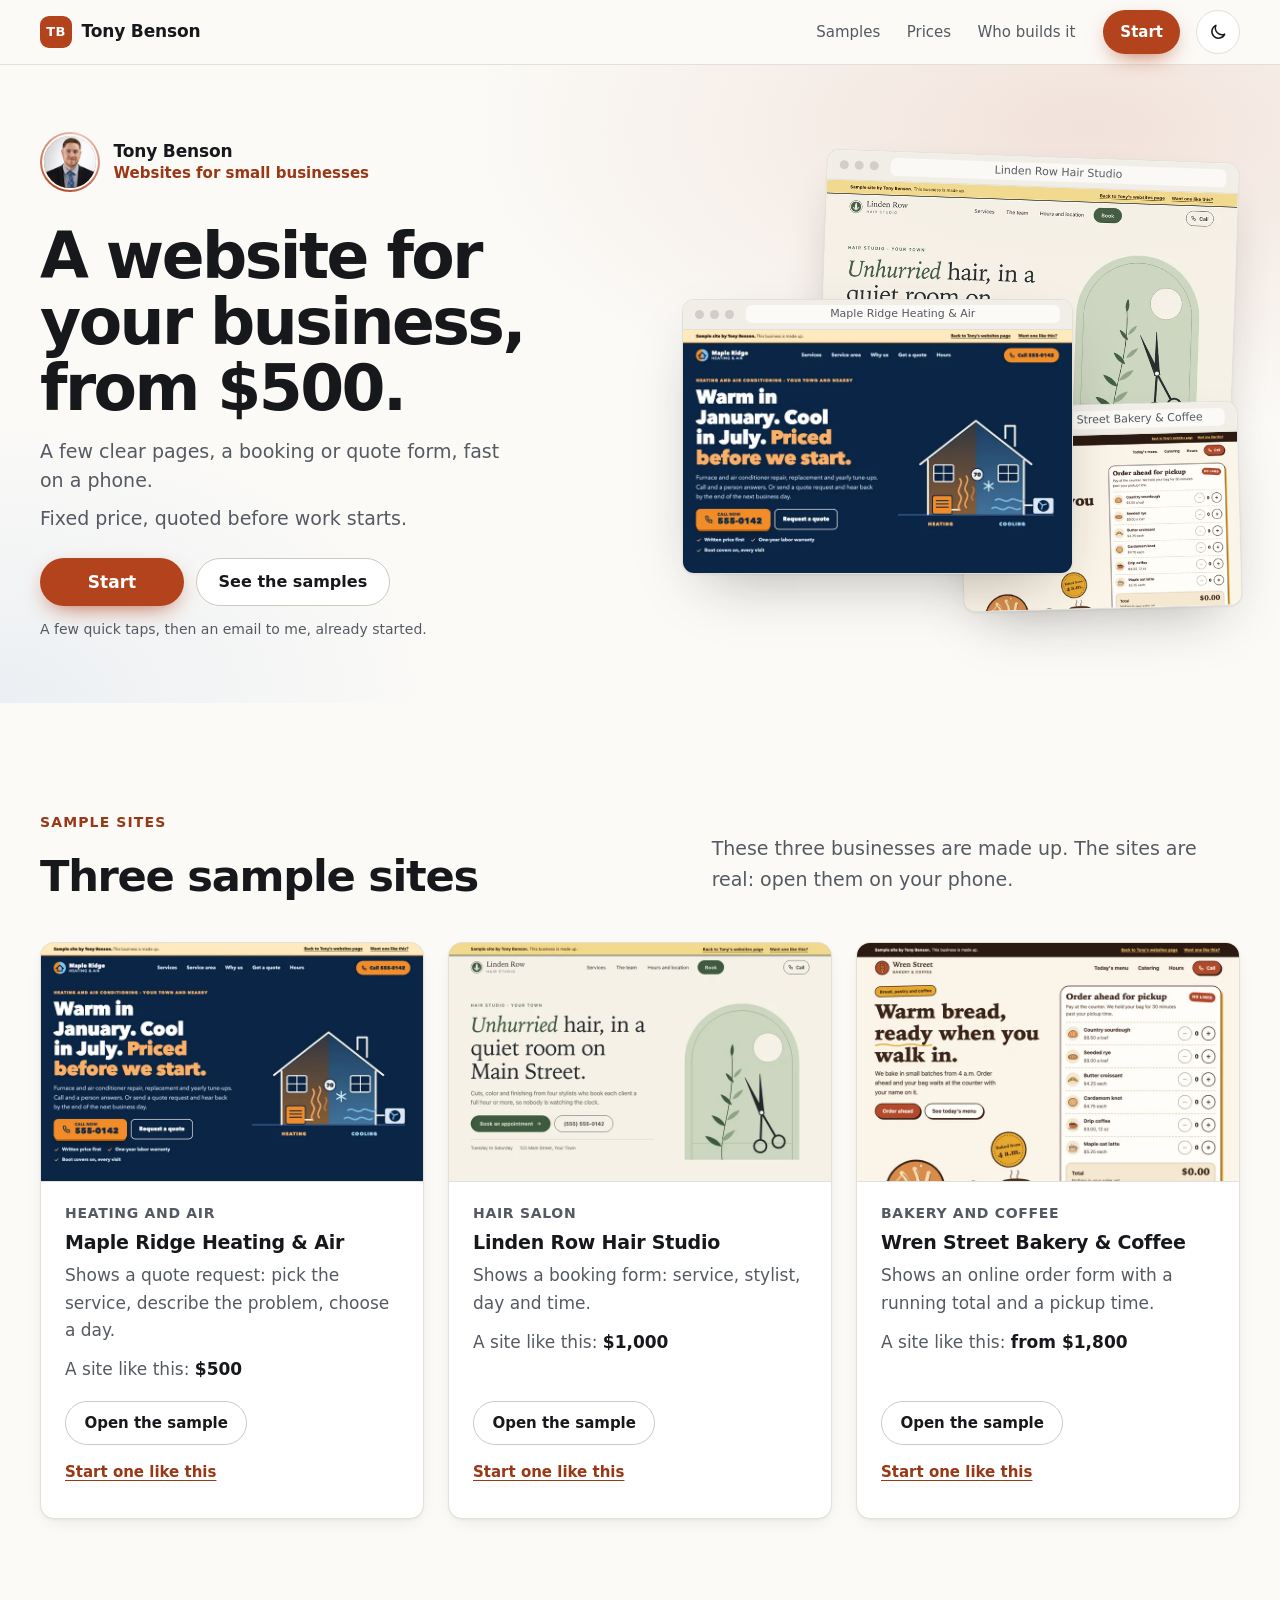
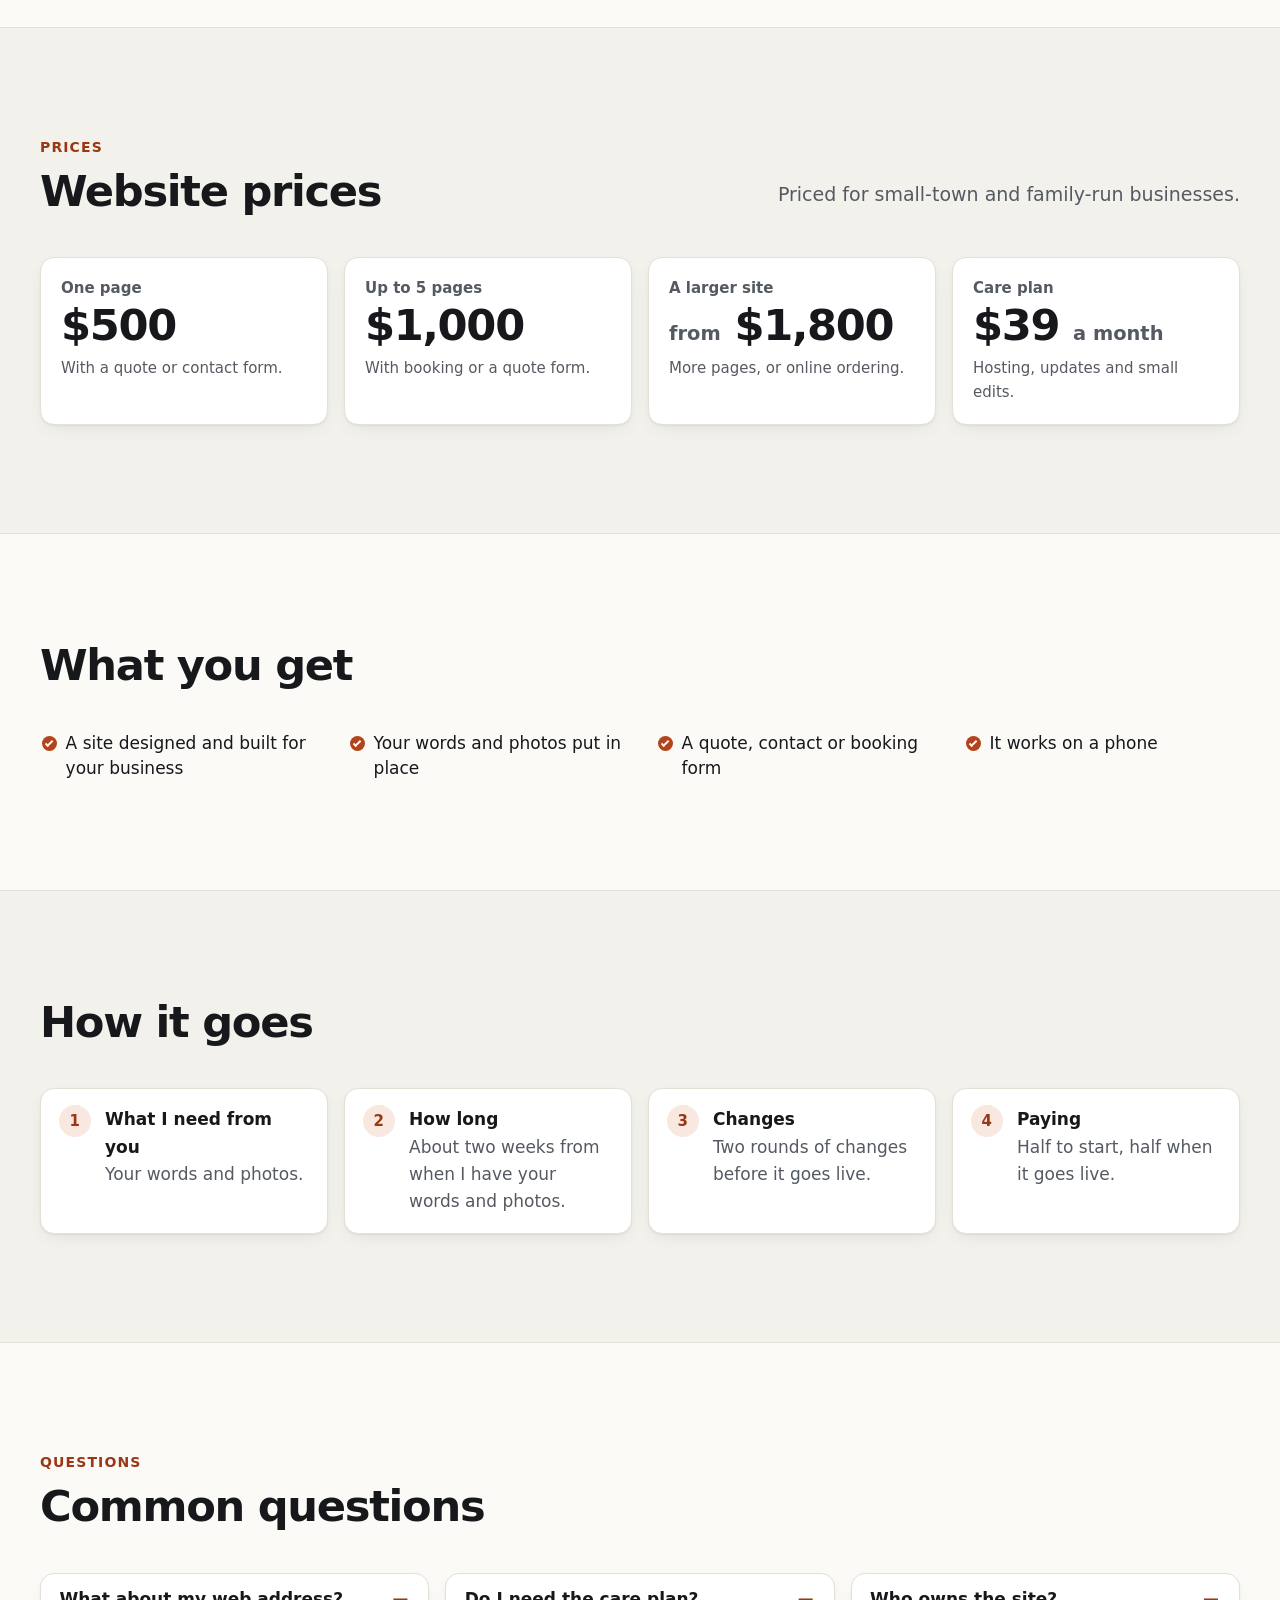
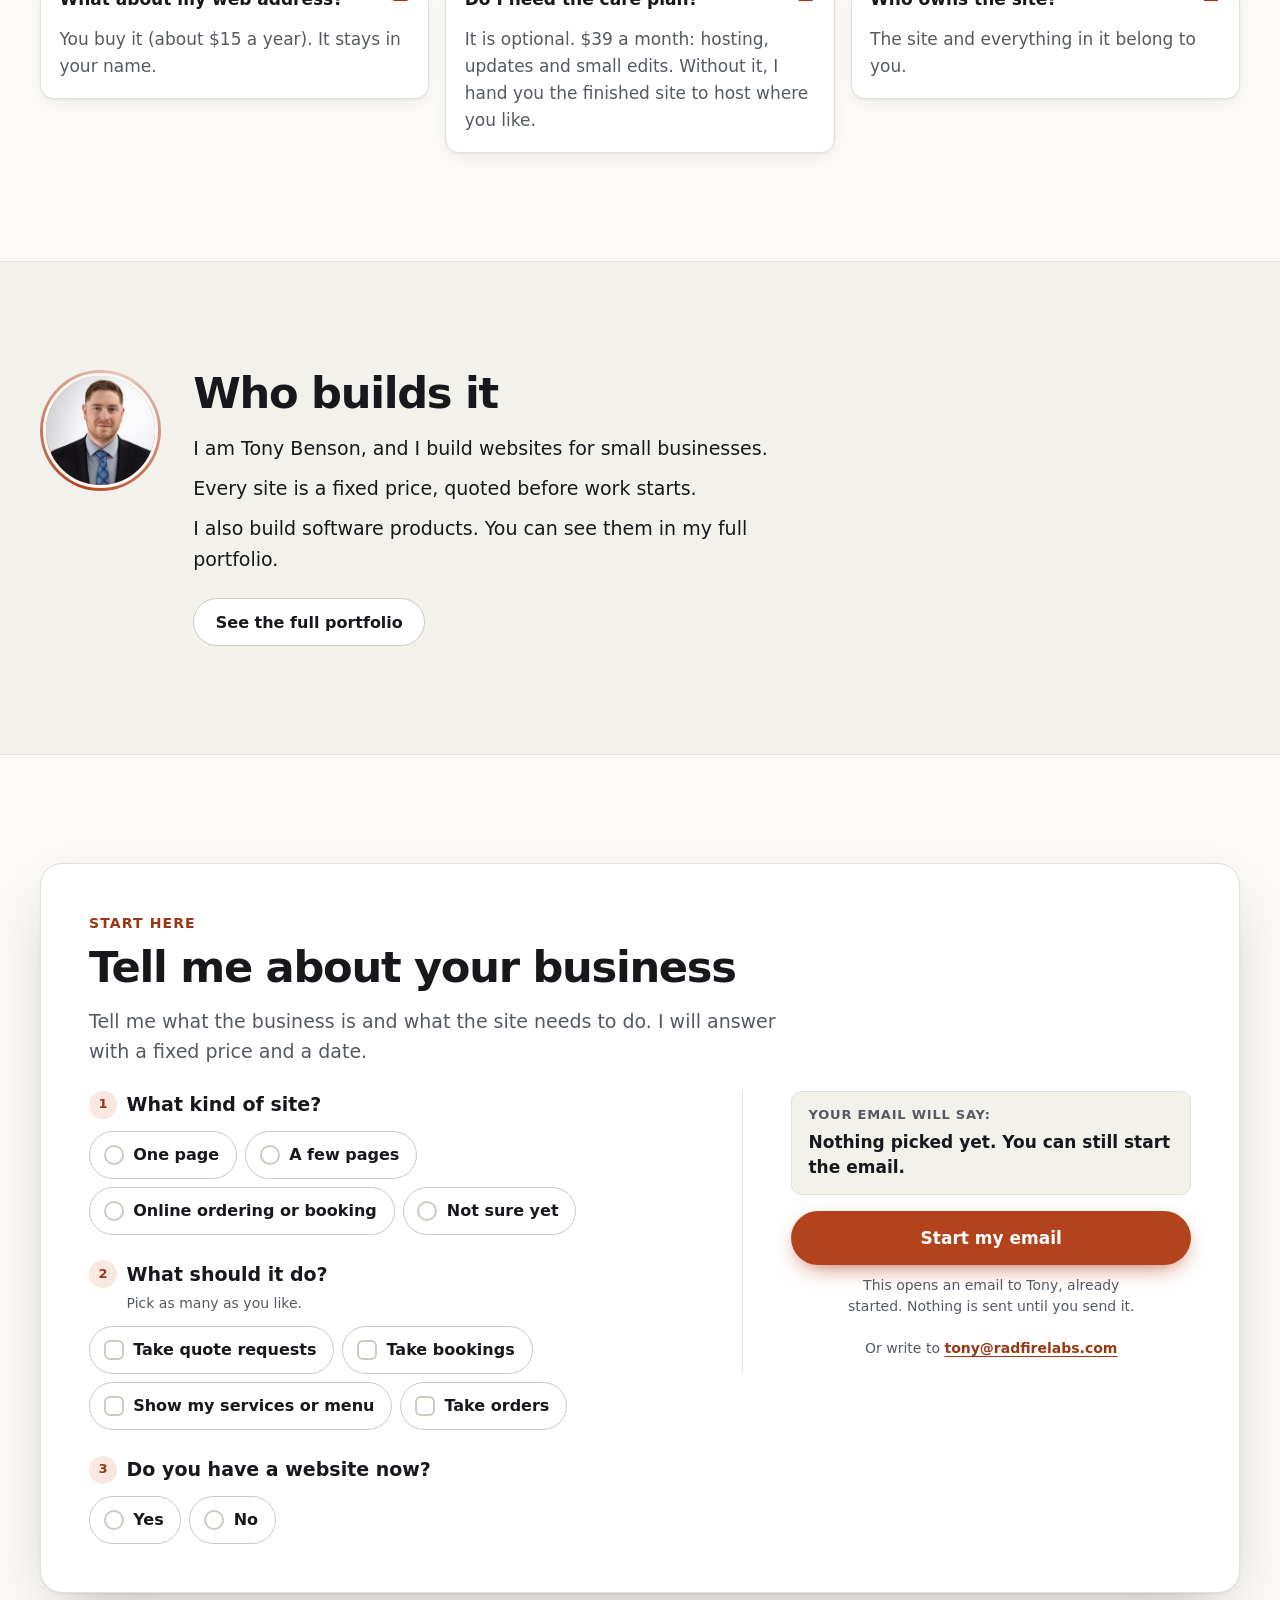
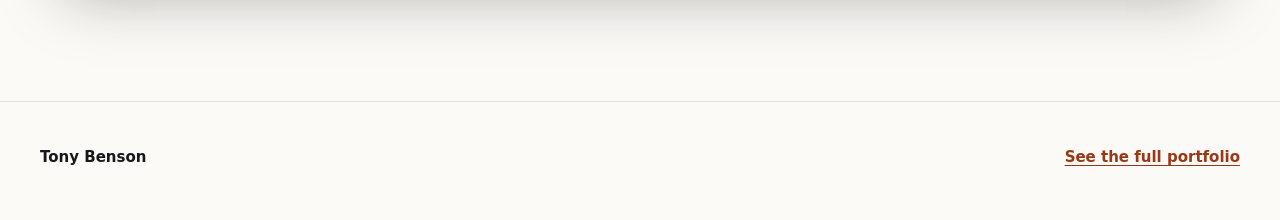
==== websites/index.html @ 3bb6643c "A page for website buyers, and fixes to the three sample sites Websites for small businesses now has" ====
<!doctype html>
<html lang="en" class="no-js">
<head>
  <meta charset="utf-8">
  <meta name="viewport" content="width=device-width, initial-scale=1">
  <title>Websites for small businesses, from $500 · Tony Benson</title>
  <meta name="description" content="Websites for small businesses from $500. A few clear pages, a booking or quote form, fast on a phone. Fixed price, quoted before work starts.">
  <link rel="canonical" href="https://radfire309.github.io/websites/">
  <meta property="og:type" content="website">
  <meta property="og:site_name" content="Tony Benson">
  <meta property="og:title" content="Websites for small businesses, from $500">
  <meta property="og:description" content="A few clear pages, a booking or quote form, fast on a phone. Fixed price, quoted before work starts.">
  <meta property="og:url" content="https://radfire309.github.io/websites/">
  <meta property="og:image" content="https://radfire309.github.io/assets/img/card-websites.jpg">
  <meta property="og:image:width" content="1200">
  <meta property="og:image:height" content="630">
  <meta property="og:image:alt" content="Tony Benson, websites for small businesses from $500, and three sample sites.">
  <meta name="twitter:card" content="summary_large_image">
  <meta name="color-scheme" content="light dark">
  <link rel="icon" href="../assets/img/favicon.svg" type="image/svg+xml">
  <link rel="stylesheet" href="../assets/css/site.css">
  <script>
    (function () {
      var root = document.documentElement;
      root.className = root.className.replace("no-js", "js");
      try {
        var saved = localStorage.getItem("theme");
        if (saved === "light" || saved === "dark") root.setAttribute("data-theme", saved);
      } catch (e) {}
    })();
  </script>
</head>
<body class="page-websites">
  <a class="skip-link" href="#main">Skip to content</a>

  <header class="site-header">
    <div class="container header-inner">
      <a class="brand" href="#top" aria-label="Tony Benson, back to the top">
        <span class="brand-mark" aria-hidden="true">TB</span>
        <span class="brand-name">Tony Benson</span>
      </a>
      <nav class="site-nav" aria-label="Sections">
        <ul>
          <li><a href="#samples">Samples</a></li>
          <li><a href="#prices">Prices</a></li>
          <li><a href="#about">Who builds it</a></li>
        </ul>
      </nav>
      <a class="button button-primary button-small ws-header-start" href="#start">Start</a>
      <button class="theme-toggle" type="button" aria-label="Switch to dark theme" data-theme-toggle>
        <svg class="icon-moon" viewBox="0 0 24 24" width="20" height="20" aria-hidden="true" focusable="false">
          <path d="M20 14.5A8 8 0 0 1 9.5 4a8 8 0 1 0 10.5 10.5z" fill="none" stroke="currentColor" stroke-width="1.8" stroke-linejoin="round"/>
        </svg>
        <svg class="icon-sun" viewBox="0 0 24 24" width="20" height="20" aria-hidden="true" focusable="false">
          <circle cx="12" cy="12" r="4" fill="none" stroke="currentColor" stroke-width="1.8"/>
          <path d="M12 2.5v2.5M12 19v2.5M2.5 12H5M19 12h2.5M5.3 5.3l1.8 1.8M16.9 16.9l1.8 1.8M5.3 18.7l1.8-1.8M16.9 7.1l1.8-1.8" stroke="currentColor" stroke-width="1.8" stroke-linecap="round"/>
        </svg>
      </button>
    </div>
  </header>

  <main id="main">
    <!-- 1. Top -->
    <section class="ws-hero" id="top" aria-labelledby="ws-title">
      <div class="hero-glow" aria-hidden="true"></div>
      <div class="container ws-hero-inner">
        <div class="ws-hero-copy">
          <div class="ws-id">
            <span class="portrait-ring ws-ring"><img class="portrait" src="../assets/img/tony-240.jpg" width="240" height="240" decoding="async" alt="Tony Benson"></span>
            <div><p class="ws-name">Tony Benson</p><p class="ws-kicker">Websites for small businesses</p></div>
          </div>
          <h1 id="ws-title" class="ws-headline">A website for your business, from $500.</h1>
          <p class="ws-line">A few clear pages, a booking or quote form, fast on a phone.</p><p class="ws-line">Fixed price, quoted before work starts.</p>
          <div class="ws-actions">
            <a class="button button-primary ws-start" href="#start">Start</a>
            <a class="button button-secondary" href="#samples">See the samples</a>
          </div>
          <p class="ws-start-hint">A few quick taps, then an email to me, already started.</p>
        </div>
        <div class="ws-hero-art" aria-hidden="true"><div class="browser ws-art-1"><div class="browser-bar" aria-hidden="true"><span class="dots"><i></i><i></i><i></i></span><span class="addr">Maple Ridge Heating &amp; Air</span></div><div class="browser-view"><img src="../assets/img/sample-heating-800.webp" width="800" height="500" loading="lazy" decoding="async" alt=""></div></div><div class="browser ws-art-2"><div class="browser-bar" aria-hidden="true"><span class="dots"><i></i><i></i><i></i></span><span class="addr">Linden Row Hair Studio</span></div><div class="browser-view"><img src="../assets/img/sample-salon-800.webp" width="800" height="500" loading="lazy" decoding="async" alt=""></div></div><div class="browser ws-art-3"><div class="browser-bar" aria-hidden="true"><span class="dots"><i></i><i></i><i></i></span><span class="addr">Wren Street Bakery &amp; Coffee</span></div><div class="browser-view"><img src="../assets/img/sample-bakery-800.webp" width="800" height="500" loading="lazy" decoding="async" alt=""></div></div></div>
      </div>
    </section>

    <!-- 2. The three samples -->
    <section class="section ws-samples" id="samples" aria-labelledby="samples-title">
      <div class="container"><div class="section-head ws-head"><p class="eyebrow">Sample sites</p><h2 id="samples-title" class="section-title">Three sample sites</h2><p class="section-intro">These three businesses are made up. The sites are real: open them on your phone.</p></div><ul class="card-grid card-grid-3 ws-sample-grid" role="list"><li class="card card-media ws-sample" id="sample-heating"><a class="media-link" href="../samples/heating/index.html" tabindex="-1" aria-hidden="true"><span class="thumb"><img src="../assets/img/sample-heating-800.webp" width="800" height="500" loading="lazy" decoding="async" alt="Screenshot of the sample heating and air company website"></span></a><div class="card-body"><p class="card-kicker">Heating and air</p><h3 class="card-title">Maple Ridge Heating &amp; Air</h3><p>Shows a quote request: pick the service, describe the problem, choose a day.</p><p class="ws-sample-price"><span>A site like this:</span> <strong>$500</strong></p><div class="ws-sample-links"><a class="button button-secondary ws-open" href="../samples/heating/index.html">Open the sample<span class="visually-hidden">: Maple Ridge Heating &amp; Air</span></a><a class="ws-like" href="#start-heating">Start one like this<span class="visually-hidden">: Maple Ridge Heating &amp; Air</span></a></div></div></li><li class="card card-media ws-sample" id="sample-salon"><a class="media-link" href="../samples/salon/index.html" tabindex="-1" aria-hidden="true"><span class="thumb"><img src="../assets/img/sample-salon-800.webp" width="800" height="500" loading="lazy" decoding="async" alt="Screenshot of the sample hair salon website"></span></a><div class="card-body"><p class="card-kicker">Hair salon</p><h3 class="card-title">Linden Row Hair Studio</h3><p>Shows a booking form: service, stylist, day and time.</p><p class="ws-sample-price"><span>A site like this:</span> <strong>$1,000</strong></p><div class="ws-sample-links"><a class="button button-secondary ws-open" href="../samples/salon/index.html">Open the sample<span class="visually-hidden">: Linden Row Hair Studio</span></a><a class="ws-like" href="#start-salon">Start one like this<span class="visually-hidden">: Linden Row Hair Studio</span></a></div></div></li><li class="card card-media ws-sample" id="sample-bakery"><a class="media-link" href="../samples/bakery/index.html" tabindex="-1" aria-hidden="true"><span class="thumb"><img src="../assets/img/sample-bakery-800.webp" width="800" height="500" loading="lazy" decoding="async" alt="Screenshot of the sample bakery and coffee shop website"></span></a><div class="card-body"><p class="card-kicker">Bakery and coffee</p><h3 class="card-title">Wren Street Bakery &amp; Coffee</h3><p>Shows an online order form with a running total and a pickup time.</p><p class="ws-sample-price"><span>A site like this:</span> <strong>from $1,800</strong></p><div class="ws-sample-links"><a class="button button-secondary ws-open" href="../samples/bakery/index.html">Open the sample<span class="visually-hidden">: Wren Street Bakery &amp; Coffee</span></a><a class="ws-like" href="#start-bakery">Start one like this<span class="visually-hidden">: Wren Street Bakery &amp; Coffee</span></a></div></div></li></ul></div>
    </section>

    <!-- 3. Prices -->
    <section class="section ws-prices section-alt" id="prices" aria-labelledby="prices-title">
      <div class="container"><div class="section-head ws-head"><p class="eyebrow">Prices</p><h2 id="prices-title" class="section-title">Website prices</h2><p class="section-intro">Priced for small-town and family-run businesses.</p></div><ul class="price-tiles" role="list"><li class="price-tile"><p class="price-what">One page</p><p class="price-amount">$500</p><p class="price-detail">With a quote or contact form.</p></li><li class="price-tile"><p class="price-what">Up to 5 pages</p><p class="price-amount">$1,000</p><p class="price-detail">With booking or a quote form.</p></li><li class="price-tile"><p class="price-what">A larger site</p><p class="price-amount"><small>from</small> $1,800</p><p class="price-detail">More pages, or online ordering.</p></li><li class="price-tile"><p class="price-what">Care plan</p><p class="price-amount">$39 <small>a month</small></p><p class="price-detail">Hosting, updates and small edits.</p></li></ul></div>
    </section>

    <!-- 4. Included, how it goes, questions: each only when the content file has entries -->
    <section class="section ws-included-section" id="included" aria-labelledby="included-title">
      <div class="container"><div class="section-head ws-head"><h2 id="included-title" class="section-title">What you get</h2></div><ul class="built-list ws-included" role="list"><li>A site designed and built for your business</li><li>Your words and photos put in place</li><li>A quote, contact or booking form</li><li>It works on a phone</li></ul></div>
    </section>
    <section class="section ws-steps-section section-alt" id="steps" aria-labelledby="steps-title">
      <div class="container"><div class="section-head ws-head"><h2 id="steps-title" class="section-title">How it goes</h2></div><ol class="steps ws-steps"><li><strong class="ws-step-title">What I need from you</strong><span class="ws-step-text">Your words and photos.</span></li><li><strong class="ws-step-title">How long</strong><span class="ws-step-text">About two weeks from when I have your words and photos.</span></li><li><strong class="ws-step-title">Changes</strong><span class="ws-step-text">Two rounds of changes before it goes live.</span></li><li><strong class="ws-step-title">Paying</strong><span class="ws-step-text">Half to start, half when it goes live.</span></li></ol></div>
    </section>
    <section class="section ws-questions-section" id="questions" aria-labelledby="questions-title">
      <div class="container"><div class="section-head ws-head"><p class="eyebrow">Questions</p><h2 id="questions-title" class="section-title">Common questions</h2></div><div class="ws-faqs"><details class="ws-faq" open><summary>What about my web address?</summary><p>You buy it (about $15 a year). It stays in your name.</p></details><details class="ws-faq" open><summary>Do I need the care plan?</summary><p>It is optional. $39 a month: hosting, updates and small edits. Without it, I hand you the finished site to host where you like.</p></details><details class="ws-faq" open><summary>Who owns the site?</summary><p>The site and everything in it belong to you.</p></details></div></div>
    </section>

    <!-- 5. Who builds it -->
    <section class="section ws-about-section section-alt" id="about" aria-labelledby="about-title">
      <div class="container"><div class="ws-about"><span class="portrait-ring ws-about-ring"><img class="portrait" src="../assets/img/tony-240.jpg" width="240" height="240" loading="lazy" decoding="async" alt="Tony Benson"></span><div class="ws-about-copy"><div class="section-head ws-head"><h2 id="about-title" class="section-title">Who builds it</h2></div><div class="ws-about-text"><p>I am Tony Benson, and I build websites for small businesses.</p><p>Every site is a fixed price, quoted before work starts.</p><p>I also build software products. You can see them in my full portfolio.</p></div><a class="button button-secondary ws-about-link" href="../index.html">See the full portfolio</a></div></div></div>
    </section>

    <!-- 7. The starter -->
    <section class="section ws-start-section" id="start" aria-labelledby="start-title">
      <div class="container"><span class="ws-anchor" id="start-heating"></span><span class="ws-anchor" id="start-salon"></span><span class="ws-anchor" id="start-bakery"></span>
        <div class="ws-starter" data-starter data-contact="tony@radfirelabs.com">
          <div class="section-head ws-head"><p class="eyebrow">Start here</p><h2 id="start-title" class="section-title">Tell me about your business</h2><p class="section-intro">Tell me what the business is and what the site needs to do. I will answer with a fixed price and a date.</p></div>
          <div class="ws-sample-note" data-starter-sample hidden><p data-starter-sample-text></p><button type="button" class="ws-note-remove" data-starter-sample-clear>Remove<span class="visually-hidden"> the sample from the email</span></button></div>
          <div class="ws-questions" data-starter-questions><div class="ws-q" role="group" aria-labelledby="q-kind-label" data-q="kind" data-kind="single"><p class="ws-q-label" id="q-kind-label"><span class="ws-q-num" aria-hidden="true">1</span>What kind of site?</p><ul class="ws-options ws-options-single" role="list"><li><button type="button" class="ws-option" aria-pressed="false" data-option="one"><span class="ws-option-mark" aria-hidden="true"></span><span>One page</span></button></li><li><button type="button" class="ws-option" aria-pressed="false" data-option="few"><span class="ws-option-mark" aria-hidden="true"></span><span>A few pages</span></button></li><li><button type="button" class="ws-option" aria-pressed="false" data-option="order"><span class="ws-option-mark" aria-hidden="true"></span><span>Online ordering or booking</span></button></li><li><button type="button" class="ws-option" aria-pressed="false" data-option="unsure"><span class="ws-option-mark" aria-hidden="true"></span><span>Not sure yet</span></button></li></ul></div><div class="ws-q" role="group" aria-labelledby="q-does-label" aria-describedby="q-does-hint" data-q="does" data-kind="multiple"><p class="ws-q-label" id="q-does-label"><span class="ws-q-num" aria-hidden="true">2</span>What should it do?</p><p class="ws-q-hint" id="q-does-hint">Pick as many as you like.</p><ul class="ws-options ws-options-multiple" role="list"><li><button type="button" class="ws-option" aria-pressed="false" data-option="quotes"><span class="ws-option-mark" aria-hidden="true"></span><span>Take quote requests</span></button></li><li><button type="button" class="ws-option" aria-pressed="false" data-option="bookings"><span class="ws-option-mark" aria-hidden="true"></span><span>Take bookings</span></button></li><li><button type="button" class="ws-option" aria-pressed="false" data-option="show"><span class="ws-option-mark" aria-hidden="true"></span><span>Show my services or menu</span></button></li><li><button type="button" class="ws-option" aria-pressed="false" data-option="orders"><span class="ws-option-mark" aria-hidden="true"></span><span>Take orders</span></button></li></ul></div><div class="ws-q" role="group" aria-labelledby="q-now-label" data-q="now" data-kind="single"><p class="ws-q-label" id="q-now-label"><span class="ws-q-num" aria-hidden="true">3</span>Do you have a website now?</p><ul class="ws-options ws-options-single" role="list"><li><button type="button" class="ws-option" aria-pressed="false" data-option="yes"><span class="ws-option-mark" aria-hidden="true"></span><span>Yes</span></button></li><li><button type="button" class="ws-option" aria-pressed="false" data-option="no"><span class="ws-option-mark" aria-hidden="true"></span><span>No</span></button></li></ul></div></div>
          <div class="ws-send">
            <div class="ws-summary" data-starter-summary>
              <p class="ws-summary-title">Your email will say:</p>
              <p class="ws-summary-text" aria-live="polite" data-starter-summary-text>Nothing picked yet. You can still start the email.</p>
            </div>
            <a class="button button-primary ws-send-button" href="mailto:tony@radfirelabs.com?subject=A%20website%20for%20my%20business&amp;body=Hello%20Tony%2C%0D%0A%0D%0AI%20would%20like%20a%20website%20for%20my%20business.%0D%0AKind%20of%20site%3A%20%0D%0AIt%20should%3A%20%0D%0AA%20website%20now%3A%20%0D%0A%0D%0ABusiness%20name%3A%20%0D%0AWhat%20it%20does%3A%20%0D%0ABest%20way%20to%20reach%20me%3A%20" data-starter-send aria-describedby="start-note">Start my email</a>
            <p class="ws-send-note" id="start-note"><span class="ws-js-only">This opens an email to Tony, already started. Nothing is sent until you send it.</span><span class="ws-nojs-only">This opens an email to Tony with a few lines for you to fill in. Nothing is sent until you send it.</span></p>
            <p class="ws-address">Or write to <a href="mailto:tony@radfirelabs.com">tony@<wbr>radfirelabs.com</a></p>
          </div>
          <script type="application/json" data-starter-data>{"subject": "A website for my business", "body": ["Hello Tony,", "", "I would like a website for my business.", "{picks}", "", "Business name: ", "What it does: ", "Best way to reach me: "], "sampleLine": "Like your sample: the {trade} site ({name})", "sampleNote": "You want a site like the {trade} sample, {name}.", "summaryEmpty": "Nothing picked yet. You can still start the email.", "summaryPrefix": "Your email will say:", "questions": [{"id": "kind", "label": "Kind of site", "multiple": false, "options": {"one": "One page", "few": "A few pages", "order": "Online ordering or booking", "unsure": "Not sure yet"}}, {"id": "does", "label": "It should", "multiple": true, "options": {"quotes": "Take quote requests", "bookings": "Take bookings", "show": "Show my services or menu", "orders": "Take orders"}}, {"id": "now", "label": "A website now", "multiple": false, "options": {"yes": "Yes", "no": "No"}}], "samples": {"heating": {"trade": "heating and air", "name": "Maple Ridge Heating & Air"}, "salon": {"trade": "hair salon", "name": "Linden Row Hair Studio"}, "bakery": {"trade": "bakery and coffee", "name": "Wren Street Bakery & Coffee"}}}</script>
        </div></div>
    </section>
  </main>

  <!-- 8. Footer -->
  <footer class="site-footer">
    <div class="container footer-inner">
      <p>Tony Benson</p><p><a href="../index.html">See the full portfolio</a></p>
    </div>
  </footer>

  <div class="ws-bar" data-ws-bar><a class="ws-bar-link" href="#start"><span class="ws-bar-text">Tell me about your business</span><span class="ws-bar-go">Start</span></a></div>

  <script src="../assets/js/site.js"></script>
</body>
</html>
---- assets/css/site.css ----
/* Tony Benson, Radfire Labs. One page, system fonts, no outside requests. */

/* ---------- Tokens ---------- */
:root {
  color-scheme: light;
  --bg: #fbfaf7;
  --bg-alt: #f3f1ec;
  --surface: #ffffff;
  --text: #17181c;
  --text-muted: #555a62;
  --border: #e3e0d8;
  --border-strong: #cfcac0;
  --accent: #b2431c;
  --accent-hover: #963615;
  --accent-text: #ffffff;
  --accent-tint: #f8e8e0;
  --accent-ink: #9a3714;
  --glow: rgba(178, 67, 28, 0.13);
  --glow-2: rgba(31, 95, 191, 0.07);
  --thumb-bg: #e9e6df;
  --thumb-line: #d6d1c7;
  --focus: #1f5fbf;
  --shadow: 0 1px 2px rgba(28, 24, 18, 0.05), 0 6px 20px -8px rgba(28, 24, 18, 0.12);
  --shadow-hover: 0 2px 4px rgba(28, 24, 18, 0.06), 0 14px 32px -12px rgba(28, 24, 18, 0.2);
  --shadow-frame: 0 1px 2px rgba(28, 24, 18, 0.06), 0 24px 60px -24px rgba(28, 24, 18, 0.35);
  --play-bg: rgba(255, 255, 255, 0.94);
  --play-fg: #b2431c;
  --frame-bar: #f1eee8;
  --frame-dot: #d3cec4;
  --phone-body: #1b1c20;
  --stage-bg: linear-gradient(145deg, #f6ece6 0%, #f1efea 55%, #ebeef3 100%);
  --ph-side: #f3f1ec;
  --ph-soft: #e6e2da;
  --ph-ink: #c9c3b8;
  --ph-card: #faf9f6;
  --ph-row: #f1eee8;
  --scrim: rgba(14, 15, 18, 0.95);
  --panel-bg: #18191e;
  --panel-text: #f4f2ee;
  --panel-muted: #b3afa7;
  --panel-border: #2d2f36;
  --panel-chip: #26282e;
  --panel-accent: #f39a6b;
  --canvas-dot: rgba(23, 24, 28, 0.075);

  --font-sans: system-ui, -apple-system, "Segoe UI", Roboto, "Helvetica Neue", Arial, sans-serif;
  --radius: 14px;
  --radius-sm: 10px;
  --gutter: 16px;
  --max: 76rem;
  --narrow: 46rem;
  --section-y: clamp(4rem, 2.75rem + 5vw, 7.5rem);

  --step--1: 0.875rem;
  --step-0: 1.0625rem;
  --step-1: 1.1875rem;
  --step-2: clamp(1.25rem, 1.15rem + 0.5vw, 1.5rem);
  --step-3: clamp(1.875rem, 1.5rem + 1.5vw, 2.75rem);
  --step-4: clamp(2.25rem, 1.6rem + 3.2vw, 4.5rem);
  --step-5: clamp(2.375rem, 1.7rem + 2.9vw, 4.125rem);
}

@media (prefers-color-scheme: dark) {
  :root:not([data-theme="light"]) {
    color-scheme: dark;
    --bg: #111317;
    --bg-alt: #161920;
    --surface: #1b1e25;
    --text: #eef0f3;
    --text-muted: #a7acb6;
    --border: #2a2e37;
    --border-strong: #3b404a;
    --accent: #f0905e;
    --accent-hover: #f6a67c;
    --accent-text: #1a1009;
    --accent-tint: #3a2418;
    --accent-ink: #f4a274;
    --glow: rgba(240, 144, 94, 0.16);
    --glow-2: rgba(138, 180, 255, 0.08);
    --thumb-bg: #23272e;
    --thumb-line: #323741;
    --focus: #8ab4ff;
    --shadow: 0 1px 2px rgba(0, 0, 0, 0.3), 0 8px 24px -10px rgba(0, 0, 0, 0.5);
    --shadow-hover: 0 2px 4px rgba(0, 0, 0, 0.35), 0 16px 36px -12px rgba(0, 0, 0, 0.6);
    --shadow-frame: 0 1px 2px rgba(0, 0, 0, 0.4), 0 28px 70px -24px rgba(0, 0, 0, 0.8);
    --play-bg: rgba(18, 20, 24, 0.9);
    --play-fg: #f0905e;
    --frame-bar: #252931;
    --frame-dot: #3d424c;
    --phone-body: #050607;
    --stage-bg: linear-gradient(145deg, #2a1d17 0%, #1a1d23 55%, #171c26 100%);
    --ph-side: #20242b;
    --ph-soft: #2d323b;
    --ph-ink: #3b414b;
    --ph-card: #22262d;
    --ph-row: #262a32;
    --scrim: rgba(5, 6, 8, 0.9);
    --panel-bg: #1d2129;
    --panel-text: #eef0f3;
    --panel-muted: #a7acb6;
    --panel-border: #343a46;
    --panel-chip: #272c35;
    --panel-accent: #f0905e;
    --canvas-dot: rgba(255, 255, 255, 0.055);
  }
}

:root[data-theme="dark"] {
  color-scheme: dark;
  --bg: #111317;
  --bg-alt: #161920;
  --surface: #1b1e25;
  --text: #eef0f3;
  --text-muted: #a7acb6;
  --border: #2a2e37;
  --border-strong: #3b404a;
  --accent: #f0905e;
  --accent-hover: #f6a67c;
  --accent-text: #1a1009;
  --accent-tint: #3a2418;
  --accent-ink: #f4a274;
  --glow: rgba(240, 144, 94, 0.16);
  --glow-2: rgba(138, 180, 255, 0.08);
  --thumb-bg: #23272e;
  --thumb-line: #323741;
  --focus: #8ab4ff;
  --shadow: 0 1px 2px rgba(0, 0, 0, 0.3), 0 8px 24px -10px rgba(0, 0, 0, 0.5);
  --shadow-hover: 0 2px 4px rgba(0, 0, 0, 0.35), 0 16px 36px -12px rgba(0, 0, 0, 0.6);
  --shadow-frame: 0 1px 2px rgba(0, 0, 0, 0.4), 0 28px 70px -24px rgba(0, 0, 0, 0.8);
  --play-bg: rgba(18, 20, 24, 0.9);
  --play-fg: #f0905e;
  --frame-bar: #252931;
  --frame-dot: #3d424c;
  --phone-body: #050607;
  --stage-bg: linear-gradient(145deg, #2a1d17 0%, #1a1d23 55%, #171c26 100%);
  --ph-side: #20242b;
  --ph-soft: #2d323b;
  --ph-ink: #3b414b;
  --ph-card: #22262d;
  --ph-row: #262a32;
  --scrim: rgba(5, 6, 8, 0.9);
  --panel-bg: #1d2129;
  --panel-text: #eef0f3;
  --panel-muted: #a7acb6;
  --panel-border: #343a46;
  --panel-chip: #272c35;
  --panel-accent: #f0905e;
  --canvas-dot: rgba(255, 255, 255, 0.055);
}

/* ---------- Base ---------- */
*,
*::before,
*::after { box-sizing: border-box; }

html {
  -webkit-text-size-adjust: 100%;
  text-size-adjust: 100%;
}

@media (prefers-reduced-motion: no-preference) {
  html { scroll-behavior: smooth; }
}

body {
  margin: 0;
  background: var(--bg);
  color: var(--text);
  font-family: var(--font-sans);
  font-size: var(--step-0);
  line-height: 1.6;
  -webkit-font-smoothing: antialiased;
  overflow-wrap: break-word;
  overflow-x: clip;
}

h1, h2, h3, h4, p, ul, ol, dl, dd, figure { margin: 0; }
ul[role="list"], ol[role="list"] { list-style: none; padding: 0; }

img, svg, video { display: block; max-width: 100%; }
img, video { height: auto; }

a { color: var(--accent-ink); text-underline-offset: 0.18em; text-decoration-thickness: 1px; }
a:hover { text-decoration-thickness: 2px; }

:focus-visible {
  outline: 3px solid var(--focus);
  outline-offset: 3px;
  border-radius: 6px;
}

[id] { scroll-margin-top: 80px; }
[hidden] { display: none !important; }

.container {
  width: 100%;
  max-width: calc(var(--max) + 2 * var(--gutter));
  margin-inline: auto;
  padding-inline: var(--gutter);
}
.container.narrow > * { max-width: var(--narrow); }

@media (min-width: 768px) { :root { --gutter: 32px; } }
@media (min-width: 1100px) { :root { --gutter: 40px; } }

.skip-link {
  position: absolute;
  left: 1rem;
  top: -4rem;
  z-index: 60;
  padding: 0.6rem 1rem;
  background: var(--surface);
  color: var(--text);
  border: 1px solid var(--border-strong);
  border-radius: var(--radius-sm);
  text-decoration: none;
}
.skip-link:focus { top: 1rem; }

.visually-hidden {
  position: absolute !important;
  width: 1px;
  height: 1px;
  margin: -1px;
  padding: 0;
  overflow: hidden;
  clip: rect(0 0 0 0);
  white-space: nowrap;
  border: 0;
}

/* ---------- Header ---------- */
.site-header {
  position: sticky;
  top: 0;
  z-index: 40;
  border-bottom: 1px solid var(--border);
  background: color-mix(in srgb, var(--bg) 86%, transparent);
  -webkit-backdrop-filter: saturate(1.4) blur(12px);
  backdrop-filter: saturate(1.4) blur(12px);
}
.header-inner {
  display: flex;
  align-items: center;
  gap: 1rem;
  min-height: 64px;
}

.brand {
  display: inline-flex;
  align-items: center;
  gap: 0.6rem;
  color: var(--text);
  text-decoration: none;
  font-weight: 700;
  letter-spacing: -0.01em;
}
.brand-mark {
  display: inline-grid;
  place-items: center;
  width: 32px;
  height: 32px;
  border-radius: 9px;
  background: var(--accent);
  color: var(--accent-text);
  font-size: 0.8125rem;
  font-weight: 800;
  letter-spacing: 0.02em;
}

.site-nav { margin-left: auto; display: none; }
.site-nav ul { display: flex; gap: 0.15rem; list-style: none; padding: 0; }
.site-nav a {
  display: block;
  padding: 0.45rem 0.75rem;
  color: var(--text-muted);
  text-decoration: none;
  font-size: 0.9375rem;
  font-weight: 500;
  border-radius: 8px;
}
.site-nav a:hover { color: var(--text); background: var(--bg-alt); }
@media (min-width: 860px) { .site-nav { display: block; } }

.theme-toggle {
  margin-left: auto;
  display: inline-grid;
  place-items: center;
  width: 44px;
  height: 44px;
  padding: 0;
  border: 1px solid var(--border);
  border-radius: 999px;
  background: var(--surface);
  color: var(--text);
  cursor: pointer;
}
.theme-toggle:hover { border-color: var(--border-strong); }
.site-nav + .theme-toggle { margin-left: 0.25rem; }
@media (max-width: 859.98px) { .site-nav + .theme-toggle { margin-left: auto; } }
.no-js .theme-toggle { display: none; }

.icon-sun { display: none; }
@media (prefers-color-scheme: dark) {
  :root:not([data-theme="light"]) .icon-sun { display: block; }
  :root:not([data-theme="light"]) .icon-moon { display: none; }
}
:root[data-theme="dark"] .icon-sun { display: block; }
:root[data-theme="dark"] .icon-moon { display: none; }

/* ---------- Buttons ---------- */
.button {
  display: inline-flex;
  align-items: center;
  justify-content: center;
  gap: 0.45rem;
  min-height: 48px;
  padding: 0.75rem 1.35rem;
  border-radius: 999px;
  border: 1px solid transparent;
  font-weight: 650;
  font-size: 1rem;
  line-height: 1.2;
  text-decoration: none;
  transition: background-color 140ms ease, border-color 140ms ease, transform 140ms ease;
}
.button-primary { background: var(--accent); color: var(--accent-text); box-shadow: 0 8px 24px -10px var(--accent); }
.button-primary:hover { background: var(--accent-hover); }
.button-secondary { background: var(--surface); color: var(--text); border-color: var(--border-strong); }
.button-secondary:hover { border-color: var(--text-muted); }
.button-ghost { color: var(--text); padding-inline: 0.9rem; }
.button-ghost:hover { background: var(--bg-alt); }
.button-small { min-height: 40px; padding: 0.5rem 1rem; font-size: 0.9375rem; }
@media (prefers-reduced-motion: no-preference) {
  .button:hover { transform: translateY(-1px); }
}

/* ---------- Hero ---------- */
.hero {
  position: relative;
  padding-block: clamp(2.5rem, 1.5rem + 5vw, 6rem) clamp(2.5rem, 1.5rem + 3vw, 4.5rem);
  overflow: hidden;
  isolation: isolate;
}
.hero-glow {
  position: absolute;
  inset: 0;
  z-index: -1;
  background:
    radial-gradient(60rem 30rem at 85% 10%, var(--glow), transparent 65%),
    radial-gradient(40rem 26rem at 0% 100%, var(--glow-2), transparent 70%);
}
.hero-inner { display: grid; gap: 3rem; align-items: center; }
/* side by side only where the three buttons still fit on one line beside the collage */
@media (min-width: 1240px) {
  .hero-inner { grid-template-columns: minmax(0, 1fr) minmax(0, 1fr); gap: 3.5rem; }
}

.hero-id { display: flex; align-items: center; gap: 1.1rem; }
.portrait-ring {
  flex: none;
  display: block;
  width: clamp(72px, 60px + 4vw, 104px);
  aspect-ratio: 1;
  padding: 3px;
  border-radius: 999px;
  background: conic-gradient(from 200deg, var(--accent), color-mix(in srgb, var(--accent) 30%, var(--surface)), var(--accent));
}
.portrait {
  display: grid;
  place-items: center;
  width: 100%;
  height: 100%;
  border-radius: 999px;
  border: 3px solid var(--bg);
  object-fit: cover;
}
.portrait-mono {
  background: var(--surface);
  color: var(--accent-ink);
  font-weight: 800;
  font-size: clamp(1.5rem, 1.2rem + 1.2vw, 2.25rem);
  letter-spacing: -0.02em;
}
.hero-name {
  font-size: clamp(1.5rem, 1.2rem + 1.4vw, 2.25rem);
  line-height: 1.1;
  letter-spacing: -0.025em;
  font-weight: 800;
}
.hero-roles { margin-top: 0.4rem; display: flex; flex-wrap: wrap; gap: 0.15rem 0.9rem; }
.hero-roles li {
  color: var(--text-muted);
  font-size: 0.9375rem;
  font-weight: 550;
  line-height: 1.4;
}
.hero-roles li:first-child { color: var(--accent-ink); font-weight: 650; }

.hero-headline {
  margin-top: clamp(1.5rem, 1rem + 2vw, 2.5rem);
  font-size: var(--step-5);
  line-height: 1.02;
  letter-spacing: -0.04em;
  font-weight: 800;
  max-width: 19ch;
  text-wrap: balance;
}
.hero-sub {
  margin-top: 1.25rem;
  max-width: 44ch;
  font-size: var(--step-2);
  line-height: 1.5;
  color: var(--text-muted);
  text-wrap: pretty;
}
.hero-actions {
  margin-top: 2rem;
  display: flex;
  flex-wrap: wrap;
  gap: 0.75rem;
}
@media (max-width: 479.98px) {
  .hero-actions .button { flex: 1 1 100%; }
}

.hero-stats {
  margin-top: clamp(2.5rem, 1.5rem + 3vw, 4rem);
  display: grid;
  grid-template-columns: repeat(2, minmax(0, 1fr));
  border-top: 1px solid var(--border-strong);
}
.hero-stats > div {
  display: flex;
  flex-direction: column-reverse;
  justify-content: flex-end;
  gap: 0.2rem;
  padding: 1.25rem 1rem 0 0;
}
.hero-stats dd {
  white-space: nowrap;
  font-size: clamp(2rem, 1.5rem + 2vw, 3.25rem);
  line-height: 1;
  font-weight: 800;
  letter-spacing: -0.035em;
  font-variant-numeric: tabular-nums;
}
.hero-stats dt { color: var(--text-muted); font-size: 0.9375rem; line-height: 1.35; max-width: 22ch; }
@media (min-width: 1024px) {
  .hero-stats { grid-template-columns: repeat(auto-fit, minmax(0, 1fr)); }
  .hero-stats > div + div { padding-left: 1.5rem; border-left: 1px solid var(--border); }
}
@media (max-width: 1023.98px) {
  .hero-stats > div:nth-child(even) { padding-left: 1.25rem; border-left: 1px solid var(--border); }
  .hero-stats > div:nth-child(n + 3) { padding-top: 1.5rem; }
}

/* collage */
.hero-art { min-width: 0; }
.collage {
  position: relative;
  aspect-ratio: 16 / 12;
  max-width: 44rem;
  margin-inline: auto;
}
.collage .browser { position: absolute; }
.collage .layer-back { top: 0; right: 0; width: 70%; opacity: 0.96; transform: rotate(1.5deg); transform-origin: top right; }
.collage .layer-front { left: 0; bottom: 6%; width: 86%; }
.collage .layer-phone { position: absolute; right: 2%; bottom: 0; width: 23%; }
.collage-empty { aspect-ratio: 16 / 10.6; }
.collage-empty .layer-front { inset: 0; width: 100%; bottom: auto; }
.collage:not(:has(.layer-back)) .layer-front { top: 4%; bottom: auto; width: 90%; }

/* ---------- Device frames ---------- */
.browser {
  background: var(--surface);
  border: 1px solid var(--border);
  border-radius: 12px;
  box-shadow: var(--shadow-frame);
  overflow: hidden;
}
.browser-bar {
  display: flex;
  align-items: center;
  gap: 0.75rem;
  height: 30px;
  padding: 0 12px;
  background: var(--frame-bar);
  border-bottom: 1px solid var(--border);
}
.browser-bar .dots { display: flex; gap: 6px; flex: none; }
.browser-bar .dots i { width: 9px; height: 9px; border-radius: 99px; background: var(--frame-dot); }
.browser-bar .addr {
  flex: 1;
  min-width: 0;
  max-width: 22rem;
  margin-inline: auto;
  height: 18px;
  padding: 0 10px;
  border-radius: 6px;
  background: var(--bg);
  color: var(--text-muted);
  font-size: 0.6875rem;
  line-height: 18px;
  text-align: center;
  white-space: nowrap;
  overflow: hidden;
  text-overflow: ellipsis;
}
.browser-view { position: relative; aspect-ratio: 16 / 10; background: var(--thumb-bg); overflow: hidden; }
.browser-view img,
.browser-view svg { width: 100%; height: 100%; object-fit: cover; object-position: top center; }
@media (max-width: 599.98px) {
  .browser-bar { height: 22px; padding: 0 8px; gap: 0.5rem; }
  .browser-bar .dots i { width: 7px; height: 7px; }
  .browser-bar .addr { height: 13px; line-height: 13px; font-size: 0.5625rem; }
  .browser { border-radius: 9px; }
}

.phone {
  position: relative;
  aspect-ratio: 1170 / 2532;
  padding: 3.2%;
  border-radius: 14% / 6.5%;
  background: var(--phone-body);
  box-shadow: var(--shadow-frame), inset 0 0 0 1px rgba(255, 255, 255, 0.08);
}
.phone img,
.phone .shot-link { display: block; width: 100%; height: 100%; }
.phone img { object-fit: cover; object-position: top center; border-radius: 11% / 5.2%; }
.phone .shot-link { border-radius: 11% / 5.2%; }
.phone-notch {
  position: absolute;
  top: 3.8%;
  left: 50%;
  z-index: 1;
  width: 30%;
  height: 2.6%;
  transform: translateX(-50%);
  border-radius: 99px;
  background: var(--phone-body);
}

/* placeholder drawing */
.placeholder-art { background: var(--surface); }
.ph-side { fill: var(--ph-side); }
.ph-soft { fill: var(--ph-soft); }
.ph-ink { fill: var(--ph-ink); }
.ph-accent { fill: var(--accent); opacity: 0.55; }
.ph-card { fill: var(--ph-card); stroke: var(--border); stroke-width: 1; }
.ph-row { fill: var(--ph-row); }

/* ---------- Sections ---------- */
.section { padding-block: var(--section-y); }
.section-alt { background: var(--bg-alt); border-block: 1px solid var(--border); }

.eyebrow {
  color: var(--accent-ink);
  font-size: var(--step--1);
  font-weight: 700;
  letter-spacing: 0.08em;
  text-transform: uppercase;
}
.eyebrow + .section-title { margin-top: 0.6rem; }
.section-title {
  font-size: var(--step-3);
  line-height: 1.1;
  letter-spacing: -0.03em;
  font-weight: 800;
  text-wrap: balance;
}
.section-intro {
  margin-top: 0.9rem;
  max-width: 58ch;
  color: var(--text-muted);
  font-size: var(--step-1);
  text-wrap: pretty;
}
.section-head { margin-bottom: clamp(2rem, 1.5rem + 2vw, 3.5rem); }
.section-head .section-title { font-size: var(--step-4); max-width: 18ch; }
@media (min-width: 1100px) {
  .section-head:has(.section-intro) {
    display: grid;
    grid-template-columns: minmax(0, 1.15fr) minmax(0, 1fr);
    column-gap: 4rem;
    align-items: end;
  }
  .section-head:has(.section-intro) .eyebrow { grid-column: 1 / -1; }
  .section-head:has(.section-intro) .section-intro { margin-top: 0; padding-bottom: 0.4rem; justify-self: end; }
}
.section-work { padding-top: clamp(3rem, 2rem + 4vw, 5.5rem); }

/* ---------- What I can build into your app (the picker) ---------- */
.section-build {
  position: relative;
  background-color: var(--bg-alt);
  background-image: radial-gradient(var(--canvas-dot) 1px, transparent 1.3px);
  background-size: 22px 22px;
  border-block: 1px solid var(--border);
}
.build-head .section-title { max-width: 16ch; }

.picker { display: grid; gap: 1.25rem; align-items: start; }
@media (min-width: 1100px) {
  .picker.is-ready { grid-template-columns: minmax(0, 1fr) minmax(0, 22.5rem); gap: 2rem; }
}
@media (min-width: 1280px) {
  .picker.is-ready { grid-template-columns: minmax(0, 1fr) minmax(0, 24rem); gap: 2.5rem; }
}
.picker-main { min-width: 0; }
.picker-howto {
  display: none;
  grid-column: 1 / -1;
  margin-bottom: -0.35rem;
  color: var(--text-muted);
  font-size: var(--step--1);
  font-weight: 600;
}
.picker.is-ready .picker-howto { display: block; }

.pick-grid { display: grid; gap: 0.75rem; grid-template-columns: minmax(0, 1fr); }
@media (min-width: 560px) { .pick-grid { grid-template-columns: repeat(2, minmax(0, 1fr)); } }
@media (min-width: 1280px) { .picker.is-ready .pick-grid { grid-template-columns: repeat(4, minmax(0, 1fr)); gap: 0.85rem; } }
@media (min-width: 1100px) { .picker:not(.is-ready) .pick-grid { grid-template-columns: repeat(4, minmax(0, 1fr)); } }
.pick-item { min-width: 0; display: flex; flex-direction: column; }

.pick {
  position: relative;
  display: grid;
  grid-template-columns: auto minmax(0, 1fr);
  align-items: start;
  align-content: start;
  gap: 0.85rem;
  width: 100%;
  flex: 1;
  margin: 0;
  padding: 1rem 2.75rem 1.05rem 1rem;
  border: 1px solid var(--border);
  border-radius: var(--radius);
  background: var(--surface);
  color: var(--text);
  font: inherit;
  text-align: left;
  box-shadow: var(--shadow);
  -webkit-tap-highlight-color: transparent;
}
@media (min-width: 1280px) {
  .picker.is-ready .pick { grid-template-columns: minmax(0, 1fr); gap: 0.8rem; padding: 1.1rem 1.1rem 1.2rem; }
}
.pick-icon {
  display: grid;
  place-items: center;
  width: 42px;
  height: 42px;
  border-radius: 12px;
  background: var(--accent-tint);
  color: var(--accent-ink);
}
.pick-icon svg { width: 22px; height: 22px; }
.pick-text { min-width: 0; }
.pick-name {
  display: block;
  font-size: 1rem;
  font-weight: 720;
  line-height: 1.3;
  letter-spacing: -0.01em;
  padding-top: 0.1rem;
}
.pick-line {
  display: block;
  margin-top: 0.25rem;
  color: var(--text-muted);
  font-size: 0.875rem;
  line-height: 1.45;
}
.pick-check {
  position: absolute;
  top: 0.85rem;
  right: 0.85rem;
  display: none;
  place-items: center;
  width: 24px;
  height: 24px;
  border-radius: 999px;
  border: 1.5px solid var(--border-strong);
  background: var(--surface);
  color: transparent;
}
.picker.is-ready .pick-check { display: grid; }

/* the tile as a button */
.picker.is-ready .pick { cursor: pointer; transition: border-color 160ms ease, background-color 160ms ease, box-shadow 160ms ease, transform 160ms ease; }
.picker.is-ready .pick:hover { border-color: var(--border-strong); box-shadow: var(--shadow-hover); }
.picker.is-ready .pick:focus-visible { outline-offset: 2px; border-radius: var(--radius); }
.pick[aria-pressed="true"] {
  border-color: var(--accent);
  background: linear-gradient(155deg, color-mix(in srgb, var(--accent) 12%, var(--surface)) 0%, var(--surface) 65%);
  box-shadow: 0 0 0 1px var(--accent), 0 12px 28px -14px color-mix(in srgb, var(--accent) 70%, transparent);
}
.picker.is-ready .pick[aria-pressed="true"]:hover { border-color: var(--accent); }
.pick[aria-pressed="true"] .pick-icon { background: var(--accent); color: var(--accent-text); }
.pick[aria-pressed="true"] .pick-check { background: var(--accent); border-color: var(--accent); color: var(--accent-text); }
.pick-icon, .pick-check { transition: background-color 160ms ease, color 160ms ease, border-color 160ms ease; }
@media (prefers-reduced-motion: no-preference) {
  .picker.is-ready .pick:hover { transform: translateY(-2px); }
  .pick.is-settling { animation: pick-settle 420ms cubic-bezier(0.2, 0.9, 0.3, 1.25); }
  .pick.is-settling .pick-check { animation: pick-pop 360ms cubic-bezier(0.2, 0.9, 0.3, 1.5); }
}
@keyframes pick-settle {
  0% { transform: scale(0.965); }
  55% { transform: scale(1.012) translateY(-2px); }
  100% { transform: scale(1) translateY(0); }
}
@keyframes pick-pop {
  0% { transform: scale(0.3); }
  100% { transform: scale(1); }
}

/* "Built in" chips: on the tiles without JavaScript, in the panel with it */
.pick-built {
  padding: 0 1rem 0.65rem calc(1rem + 42px + 0.85rem);
  margin-top: -0.35rem;
  line-height: 1;
}
/* the label and the chips flow as one line of words, wrapping chip by chip */
.pick-built ul, .panel-built ul { display: inline; }
.pick-built li, .panel-built li { display: inline-block; margin: 0 0.3rem 0.35rem 0; vertical-align: middle; }
.pick-built-label, .panel-built-label { display: inline-block; margin: 0 0.45rem 0.35rem 0; vertical-align: middle; }
.pick-built-label, .panel-built-label {
  font-size: 0.75rem;
  font-weight: 700;
  letter-spacing: 0.06em;
  text-transform: uppercase;
  color: var(--text-muted);
}
.built-chip {
  display: inline-flex;
  align-items: center;
  min-height: 28px;
  padding: 0.15rem 0.65rem;
  border-radius: 999px;
  border: 1px solid color-mix(in srgb, var(--accent) 30%, transparent);
  background: var(--accent-tint);
  color: var(--accent-ink);
  font-size: 0.8125rem;
  font-weight: 650;
  line-height: 1.3;
  text-decoration: none;
}
.built-chip:hover { border-color: var(--accent); }
/* without JavaScript each li is the card: the tile and its "Built in" line together */
.picker:not(.is-ready) .pick-item {
  border: 1px solid var(--border);
  border-radius: var(--radius);
  background: var(--surface);
  box-shadow: var(--shadow);
}
.picker:not(.is-ready) .pick { border: 0; box-shadow: none; background: none; padding-right: 1rem; flex: none; }
.picker.is-ready .pick-built { display: none; }

/* the panel */
.pick-panel {
  --focus: #8ab4ff;
  display: none;
  flex-direction: column;
  padding: 1.35rem 1.25rem 1.25rem;
  border-radius: calc(var(--radius) + 8px);
  background: var(--panel-bg);
  color: var(--panel-text);
  border: 1px solid var(--panel-border);
  box-shadow: var(--shadow-frame);
}
.picker.is-ready .pick-panel { display: flex; }
@media (min-width: 1100px) {
  .pick-panel { position: sticky; top: 88px; max-height: calc(100vh - 112px); }
}
@media (min-width: 600px) { .pick-panel { padding: 1.6rem 1.6rem 1.4rem; } }
.pick-panel:focus { outline: none; }
.panel-top {
  display: flex;
  align-items: center;
  justify-content: space-between;
  gap: 1rem;
  padding-bottom: 1rem;
  border-bottom: 1px solid var(--panel-border);
}
.panel-title { font-size: var(--step-2); font-weight: 800; letter-spacing: -0.02em; line-height: 1.2; }
.panel-count {
  flex: none;
  padding: 0.2rem 0.7rem;
  border-radius: 999px;
  background: var(--panel-chip);
  color: var(--panel-muted);
  font-size: 0.8125rem;
  font-weight: 700;
  font-variant-numeric: tabular-nums;
}
.picker.has-picks .panel-count { background: var(--panel-accent); color: #1a1009; }
.panel-empty { padding: 1.4rem 0 0.4rem; }
.panel-empty-title {
  font-size: var(--step-2);
  font-weight: 750;
  line-height: 1.25;
  letter-spacing: -0.02em;
  text-wrap: balance;
}
.panel-empty-text { margin-top: 0.5rem; color: var(--panel-muted); font-size: 0.9375rem; line-height: 1.5; }
.panel-slots { display: grid; gap: 0.5rem; margin-top: 1.25rem; }
.panel-slots i { display: block; height: 46px; border: 1.5px dashed var(--panel-border); border-radius: 12px; }
.panel-slots i:nth-child(2) { opacity: 0.65; }
.panel-slots i:nth-child(3) { opacity: 0.35; }

.panel-list {
  display: grid;
  gap: 0.5rem;
  margin: 0;
  padding: 0;
  list-style: none;
  min-height: 0;
  overflow-y: auto;
  overscroll-behavior: contain;
  scrollbar-width: thin;
  scrollbar-color: var(--panel-border) transparent;
}
.picker.has-picks .panel-list { padding-top: 1rem; }
@media (min-width: 1100px) { .panel-list { flex: 1 1 auto; margin-right: -0.5rem; padding-right: 0.5rem; } }
.panel-item {
  display: grid;
  grid-template-columns: 34px minmax(0, 1fr) auto;
  gap: 0.75rem;
  align-items: start;
  padding: 0.75rem 0.5rem 0.8rem 0.75rem;
  border-radius: 12px;
  background: color-mix(in srgb, var(--panel-text) 4%, transparent);
  border: 1px solid var(--panel-border);
}
.panel-icon {
  display: grid;
  place-items: center;
  width: 34px;
  height: 34px;
  border-radius: 10px;
  background: var(--panel-accent);
  color: #1a1009;
}
.panel-icon svg { width: 18px; height: 18px; }
.panel-item-name { font-weight: 700; font-size: 0.9375rem; line-height: 1.3; padding-top: 0.1rem; }
.panel-item-line { margin-top: 0.15rem; color: var(--panel-muted); font-size: 0.8125rem; line-height: 1.45; }
.panel-built { margin-top: 0.55rem; margin-bottom: -0.35rem; line-height: 1; }
.panel-built-label { color: var(--panel-muted); font-size: 0.6875rem; }
.pick-panel .built-chip {
  min-height: 26px;
  background: var(--panel-chip);
  border-color: var(--panel-border);
  color: var(--panel-text);
  font-size: 0.75rem;
}
.pick-panel .built-chip:hover { border-color: var(--panel-accent); color: var(--panel-accent); }
.panel-remove {
  display: grid;
  place-items: center;
  width: 32px;
  height: 32px;
  margin-top: -0.2rem;
  padding: 0;
  border: 1px solid transparent;
  border-radius: 999px;
  background: none;
  color: var(--panel-muted);
  cursor: pointer;
}
.panel-remove:hover { background: var(--panel-chip); color: var(--panel-text); }
@media (prefers-reduced-motion: no-preference) {
  .panel-item.is-new { animation: row-in 380ms cubic-bezier(0.2, 0.8, 0.2, 1) both; }
}
@keyframes row-in {
  from { opacity: 0; transform: translateY(-8px) scale(0.98); }
  to { opacity: 1; transform: none; }
}

.panel-actions { margin-top: 1.1rem; padding-top: 1.1rem; border-top: 1px solid var(--panel-border); }
.panel-send { width: 100%; }
.pick-panel .button-primary { background: var(--panel-accent); color: #1a1009; box-shadow: 0 10px 26px -12px var(--panel-accent); }
.pick-panel .button-primary:hover { background: color-mix(in srgb, var(--panel-accent) 85%, #fff); }
.panel-send[aria-disabled="true"] { opacity: 0.4; cursor: not-allowed; box-shadow: none; transform: none; }
.panel-hint { margin-top: 0.6rem; color: var(--panel-muted); font-size: 0.8125rem; text-align: center; }
.panel-tools { margin-top: 0.6rem; display: flex; justify-content: center; gap: 1.5rem; }
.link-button {
  min-height: 40px;
  padding: 0.3rem 0.4rem;
  border: 0;
  background: none;
  color: var(--panel-text);
  font: inherit;
  font-size: 0.875rem;
  font-weight: 650;
  text-decoration: underline;
  text-underline-offset: 0.2em;
  text-decoration-color: color-mix(in srgb, var(--panel-text) 40%, transparent);
  cursor: pointer;
}
.link-button:hover { text-decoration-color: currentColor; }
.link-button:disabled { opacity: 0.4; cursor: default; text-decoration: none; }

/* a small bar that follows a phone reader down the tiles once something is picked */
.pick-bar {
  position: sticky;
  bottom: 12px;
  z-index: 5;
  display: flex;
  align-items: center;
  justify-content: space-between;
  gap: 1rem;
  margin-top: 1rem;
  padding: 0.8rem 1.15rem;
  border-radius: 999px;
  background: var(--panel-bg);
  color: var(--panel-text);
  border: 1px solid var(--panel-border);
  box-shadow: var(--shadow-frame);
  font-size: 0.9375rem;
  font-weight: 650;
  text-decoration: none;
}
.pick-bar-go { color: var(--panel-accent); }
.pick-bar-go::after { content: " \2193"; }
.pick-bar:focus-visible { outline-offset: 3px; border-radius: 999px; }
@media (min-width: 1100px) { .pick-bar { display: none; } }
@media (prefers-reduced-motion: reduce) {
  .picker .pick, .pick-icon, .pick-check { transition: none; }
}

/* ---------- Showcases ---------- */
.showcases { display: grid; gap: clamp(4.5rem, 3rem + 6vw, 8.5rem); }
.showcase {
  display: grid;
  grid-template-areas: "head" "media" "body";
  gap: 1.75rem;
  align-items: start;
  border-radius: calc(var(--radius) + 8px);
}
.showcase-head { grid-area: head; min-width: 0; }
.showcase-media { grid-area: media; min-width: 0; }
.showcase-body { grid-area: body; min-width: 0; }

@media (min-width: 1100px) {
  .showcase {
    grid-template-columns: minmax(0, 5fr) minmax(0, 7.4fr);
    grid-template-rows: auto 1fr;
    grid-template-areas: "head media" "body media";
    column-gap: clamp(2.5rem, 1rem + 3vw, 4.5rem);
    row-gap: 0;
  }
  .showcase-media { position: sticky; top: 96px; align-self: start; }
  .showcase-flip { grid-template-columns: minmax(0, 7.4fr) minmax(0, 5fr); grid-template-areas: "media head" "media body"; }
}

.showcase-meta {
  display: flex;
  align-items: center;
  justify-content: space-between;
  gap: 1rem;
}
.showcase-count {
  flex: none;
  color: var(--text-muted);
  font-size: var(--step--1);
  font-weight: 650;
  letter-spacing: 0.06em;
  font-variant-numeric: tabular-nums;
}
.showcase-count span { color: var(--accent-ink); }

.role-tile {
  display: inline-flex;
  flex-direction: column;
  gap: 0.1rem;
  padding: 0.6rem 1rem 0.65rem;
  border-radius: 12px;
  background: var(--accent-tint);
  border: 1px solid color-mix(in srgb, var(--accent) 25%, transparent);
  line-height: 1.25;
}
.role-label {
  color: var(--accent-ink);
  font-size: 0.75rem;
  font-weight: 700;
  letter-spacing: 0.08em;
  text-transform: uppercase;
}
.role-name { color: var(--text); font-weight: 750; font-size: var(--step-1); letter-spacing: -0.01em; }

.showcase-name {
  margin-top: 1.25rem;
  font-size: clamp(2rem, 1.5rem + 2.2vw, 3.25rem);
  line-height: 1.05;
  letter-spacing: -0.035em;
  font-weight: 800;
  text-wrap: balance;
}
.showcase-kicker {
  margin-top: 0.6rem;
  font-size: var(--step-2);
  line-height: 1.4;
  font-weight: 600;
  color: var(--text);
  text-wrap: balance;
}
.showcase-summary { color: var(--text-muted); max-width: 56ch; text-wrap: pretty; }
@media (min-width: 1100px) { .showcase-summary { margin-top: 1.1rem; } }

.built-title {
  margin-top: 1.75rem;
  font-size: var(--step--1);
  font-weight: 700;
  letter-spacing: 0.08em;
  text-transform: uppercase;
  color: var(--text);
}
.built-list { margin-top: 0.7rem; padding: 0; list-style: none; display: grid; gap: 0.5rem; }
.built-list li { position: relative; padding-left: 1.6rem; line-height: 1.5; }
.built-list li::before {
  content: "";
  position: absolute;
  left: 0.1rem;
  top: 0.32em;
  width: 0.95rem;
  height: 0.95rem;
  border-radius: 99px;
  background: var(--accent);
}
.built-list li::after {
  content: "";
  position: absolute;
  left: 0.42rem;
  top: 0.5em;
  width: 0.28rem;
  height: 0.5rem;
  border: solid var(--accent-text);
  border-width: 0 2px 2px 0;
  transform: rotate(45deg);
}

.stat-row {
  margin-top: 1.75rem;
  display: grid;
  grid-template-columns: repeat(2, minmax(0, 1fr));
  border-block: 1px solid var(--border);
}
.stat-row > div {
  display: flex;
  flex-direction: column-reverse;
  justify-content: flex-end;
  padding: 0.9rem 1rem 0.95rem 0;
}
.stat-row > div:nth-child(even) { padding-left: 1rem; border-left: 1px solid var(--border); }
.stat-row > div:nth-child(n + 3) { border-top: 1px solid var(--border); }
@media (max-width: 599.98px) {
  .stat-row > div:last-child:nth-child(odd):not(:first-child) { grid-column: 1 / -1; }
}
@media (min-width: 600px) {
  .stat-row { grid-template-columns: none; grid-auto-flow: column; grid-auto-columns: minmax(0, 1fr); }
  .stat-row > div:nth-child(n) { padding-left: 1rem; border-left: 1px solid var(--border); border-top: 0; }
  .stat-row > div:first-child { padding-left: 0; border-left: 0; }
}
.stat-row dd {
  white-space: nowrap;
  font-size: clamp(1.625rem, 1.3rem + 1.2vw, 2.25rem);
  line-height: 1.05;
  font-weight: 800;
  letter-spacing: -0.03em;
  font-variant-numeric: tabular-nums;
}
.stat-row dt { margin-top: 0.2rem; color: var(--text-muted); font-size: 0.875rem; line-height: 1.35; }

.chips { margin-top: 1.4rem; display: flex; flex-wrap: wrap; gap: 0.4rem; }
.chips li {
  padding: 0.25rem 0.65rem;
  border-radius: 999px;
  border: 1px solid var(--border-strong);
  background: var(--surface);
  color: var(--text-muted);
  font-size: 0.8125rem;
  font-weight: 600;
  line-height: 1.4;
}
.showcase-links { margin-top: 1.6rem; display: flex; flex-wrap: wrap; gap: 0.6rem; }

/* stage */
.stage {
  position: relative;
  padding: clamp(0.9rem, 0.4rem + 2.4vw, 2.25rem);
  border-radius: calc(var(--radius) + 8px);
  background: var(--stage-bg);
  border: 1px solid var(--border);
}
.slide { margin: 0; }
.shot-link { display: block; cursor: zoom-in; }
.browser-view .shot-link { width: 100%; height: 100%; }
.slide-phone .phone-stage {
  display: grid;
  place-items: center;
  aspect-ratio: 16 / 10.6;
}
.slide-phone .phone { height: 100%; aspect-ratio: 1170 / 2532; width: auto; }
@media (max-width: 599.98px) {
  .slide-phone .phone-stage { aspect-ratio: 4 / 5; }
}
.slide-cap {
  margin-top: 0.9rem;
  display: flex;
  align-items: baseline;
  gap: 0.6rem;
  color: var(--text-muted);
  font-size: 0.9375rem;
  line-height: 1.4;
}
.slide-num {
  flex: none;
  color: var(--accent-ink);
  font-weight: 700;
  font-size: 0.8125rem;
  letter-spacing: 0.05em;
  font-variant-numeric: tabular-nums;
}
.slide-cap time { margin-left: auto; font-variant-numeric: tabular-nums; }

.film-wide { border: 0; border-radius: 0; box-shadow: none; aspect-ratio: auto; width: 100%; height: 100%; }
.browser-view .film-media { position: absolute; inset: 0; }
.browser-view .film-media img { object-fit: cover; }
.browser-view .film-media .play { left: 50%; top: 50%; bottom: auto; width: 64px; height: 64px; transform: translate(-50%, -50%); }
.browser-view a.film-media:hover .play { transform: translate(-50%, -50%) scale(1.06); }

/* strip */
.strip {
  /* every thumbnail stays in view, in even rows: one row when they fit, else two (the build sets the counts) */
  margin-top: 1rem;
  display: grid;
  grid-template-columns: repeat(var(--cols-narrow, 4), minmax(0, 1fr));
  gap: 0.5rem;
  padding: 3px;
  margin-inline: -3px;
}
@media (min-width: 600px) { .strip { grid-template-columns: repeat(var(--cols, 6), minmax(0, 1fr)); gap: 0.6rem; } }
.strip li { min-width: 0; }
.strip-item {
  position: relative;
  display: block;
  width: 100%;
  aspect-ratio: 16 / 10;
  border-radius: 8px;
  overflow: hidden;
  border: 1px solid var(--border-strong);
  background: var(--thumb-bg);
  opacity: 0.72;
  transition: opacity 140ms ease, border-color 140ms ease, transform 140ms ease;
}
.strip-item img { width: 100%; height: 100%; object-fit: cover; object-position: top center; }
.strip-phone img { object-fit: contain; }
.strip-item:hover { opacity: 1; }
.strip-item[aria-current="true"] {
  opacity: 1;
  border-color: var(--accent);
  box-shadow: 0 0 0 2px var(--accent);
}
.strip-play {
  position: absolute;
  inset: 0;
  display: flex;
  align-items: center;
  justify-content: center;
  gap: 0.2rem;
  background: rgba(10, 10, 12, 0.45);
  color: #fff;
  font-size: 0.6875rem;
  font-weight: 700;
  font-variant-numeric: tabular-nums;
}
.strip-play svg { width: 16px; height: 16px; }

/* ---------- More I have built ---------- */
.section-more { padding-top: clamp(3rem, 2rem + 3vw, 5rem); }
.mini-grid { display: grid; gap: 1rem; grid-template-columns: minmax(0, 1fr); }
@media (min-width: 640px) { .mini-grid { grid-template-columns: repeat(2, minmax(0, 1fr)); } }
@media (min-width: 1024px) { .mini-grid { grid-template-columns: repeat(3, minmax(0, 1fr)); gap: 1.25rem; } }
.mini {
  display: flex;
  flex-direction: column;
  background: var(--surface);
  border: 1px solid var(--border);
  border-radius: var(--radius);
  box-shadow: var(--shadow);
  overflow: hidden;
}
.mini-body { padding: 1.15rem 1.35rem 1.35rem; }
.mini-body p:last-child { margin-top: 0.4rem; color: var(--text-muted); }
.mini-body .card-kicker + .card-title { margin-top: 0.35rem; }
.mini-pic {
  position: relative;
  display: block;
  aspect-ratio: 16 / 10;
  overflow: hidden;
  background: var(--thumb-bg);
  border-bottom: 1px solid var(--border);
}
.mini-pic img { width: 100%; height: 100%; object-fit: cover; object-position: top center; }
/* The picture is a link to the large view. */
a.mini-pic { cursor: zoom-in; color: inherit; text-decoration: none; }
a.mini-pic:focus-visible { outline: 3px solid var(--accent); outline-offset: -3px; }
a.mini-pic img { transition: transform 0.35s ease; }
a.mini-pic:hover img { transform: scale(1.025); }
.mini-count {
  position: absolute; right: 0.6rem; bottom: 0.6rem;
  padding: 0.2rem 0.55rem;
  border-radius: 999px;
  background: rgba(20, 21, 26, 0.82);
  color: #f4f4f1;
  font-size: 0.75rem; font-weight: 600; letter-spacing: 0.01em; line-height: 1.4;
}
@media (prefers-reduced-motion: reduce) {
  a.mini-pic img { transition: none; }
  a.mini-pic:hover img { transform: none; }
}
.mini-pic-phone { background: var(--stage-bg); }
.mini-pic-phone img { object-fit: contain; padding-top: 0.75rem; }
/* A card with no picture gets a quiet drawn panel, so every card in a row has the same shape. */
.mini-pic-blank {
  display: grid; place-items: center;
  background:
    radial-gradient(120% 140% at 0% 0%, color-mix(in srgb, var(--accent) 16%, transparent), transparent 60%),
    var(--thumb-bg);
}
.mini-pic-blank span {
  font-weight: 800; letter-spacing: -0.04em; line-height: 1;
  font-size: clamp(2.5rem, 6vw, 4rem);
  color: color-mix(in srgb, var(--accent) 55%, var(--text-muted));
  opacity: 0.55;
}
/* A last card alone in its row lies on its side across the row, so the grid ends square. */
@media (min-width: 640px) and (max-width: 1023.98px) {
  .mini:last-child:nth-child(odd) { grid-column: 1 / -1; flex-direction: row; }
}
@media (min-width: 1024px) {
  .mini:last-child:nth-child(3n + 1) { grid-column: 1 / -1; flex-direction: row; }
}
@media (min-width: 640px) {
  .mini:last-child:nth-child(odd) .mini-pic,
  .mini:last-child:nth-child(3n + 1) .mini-pic { flex: none; }
}
@media (min-width: 640px) and (max-width: 1023.98px) {
  .mini:last-child:nth-child(odd) .mini-pic { width: 50%; aspect-ratio: 16 / 10; border-bottom: 0; border-right: 1px solid var(--border); }
  .mini:last-child:nth-child(odd) .mini-body { align-self: center; }
}
@media (min-width: 1024px) {
  .mini:last-child:nth-child(3n + 1) .mini-pic { width: calc((100% - 2.5rem) / 3 * 1); aspect-ratio: 16 / 10; border-bottom: 0; border-right: 1px solid var(--border); }
  .mini:last-child:nth-child(3n + 1) .mini-body { align-self: center; padding-inline: 2rem; max-width: 40rem; }
}

/* A jump from a "Built in" chip lights up where it lands. */
.is-landed { outline: 3px solid var(--accent); outline-offset: 6px; }
.showcase.is-landed { outline-offset: clamp(10px, 2vw, 22px); }
@media (prefers-reduced-motion: no-preference) {
  .is-landed { animation: landed 2.2s ease-out both; }
}
@keyframes landed {
  0%, 50% { outline-color: var(--accent); }
  100% { outline-color: transparent; }
}

/* ---------- Cards (sample websites) ---------- */
.samples-line { margin: -1rem 0 1.5rem; color: var(--text-muted); }
/* Website prices: four plain tiles between the section head and the samples. */
.site-prices { margin: -0.5rem 0 2.25rem; }
.site-prices + .samples-line { margin-top: 0; }
.samples-next { margin-top: 1.75rem; }
.contact-note a { color: inherit; text-decoration: underline; text-underline-offset: 0.15em; }
.site-prices-head { display: flex; flex-wrap: wrap; align-items: baseline; gap: 0.2rem 1rem; }
.site-prices-note { color: var(--text-muted); }
.price-tiles { margin-top: 0.9rem; display: grid; gap: 0.75rem; grid-template-columns: minmax(0, 1fr); }
@media (min-width: 560px) { .price-tiles { grid-template-columns: repeat(2, minmax(0, 1fr)); } }
@media (min-width: 1000px) { .price-tiles { grid-template-columns: repeat(4, minmax(0, 1fr)); gap: 1rem; } }
.price-tile {
  padding: 1.1rem 1.25rem 1.2rem;
  background: var(--surface);
  border: 1px solid var(--border);
  border-radius: var(--radius);
  box-shadow: var(--shadow);
}
.price-what { font-size: 0.9375rem; font-weight: 650; color: var(--text-muted); }
.price-amount {
  margin-top: 0.15rem;
  font-size: var(--step-3);
  font-weight: 800;
  letter-spacing: -0.03em;
  line-height: 1.1;
  color: var(--text);
}
.price-amount small { font-size: 0.45em; font-weight: 650; letter-spacing: 0; color: var(--text-muted); }
.price-detail { margin-top: 0.4rem; font-size: 0.9375rem; color: var(--text-muted); }
.card-grid { display: grid; gap: 1rem; }
@media (min-width: 768px) {
  .card-grid-3 { grid-template-columns: repeat(3, minmax(0, 1fr)); gap: 1rem; }
  .card-grid-3 .card-body { padding: 1rem 1.25rem 1.25rem; }
}
@media (min-width: 1024px) {
  .card-grid-3 { gap: 1.5rem; }
  .card-grid-3 .card-body { padding: 1.25rem 1.5rem 1.5rem; }
}

.card {
  position: relative;
  display: flex;
  flex-direction: column;
  background: var(--surface);
  border: 1px solid var(--border);
  border-radius: var(--radius);
  box-shadow: var(--shadow);
}
.card p { color: var(--text-muted); }
.card-title {
  font-size: var(--step-1);
  line-height: 1.3;
  font-weight: 700;
  letter-spacing: -0.01em;
  color: var(--text);
}
.card-title + p { margin-top: 0.5rem; }

.card-media { padding: 0; overflow: hidden; transition: box-shadow 160ms ease, transform 160ms ease; }
.card-media:hover { box-shadow: var(--shadow-hover); }
.media-link { display: block; }
.thumb {
  position: relative;
  display: block;
  aspect-ratio: 16 / 10;
  background:
    linear-gradient(var(--thumb-line), var(--thumb-line)) 0 0 / 100% 14% no-repeat,
    var(--thumb-bg);
  border-bottom: 1px solid var(--border);
}
.thumb img { width: 100%; height: 100%; object-fit: cover; object-position: top center; }
.is-missing img { visibility: hidden; }
.card-body { display: flex; flex-direction: column; flex: 1; padding: 1.25rem 1.5rem 1.5rem; }
.card-kicker {
  font-size: var(--step--1);
  font-weight: 650;
  letter-spacing: 0.05em;
  text-transform: uppercase;
  color: var(--text-muted);
}
.card-body .card-kicker + .card-title { margin-top: 0.35rem; }
.card-link {
  margin-top: auto;
  padding-top: 1rem;
  font-weight: 650;
  text-decoration: none;
}
.card-link:hover { text-decoration: underline; }
@media (prefers-reduced-motion: no-preference) {
  .card-media:hover { transform: translateY(-2px); }
}

/* ---------- Films ---------- */
.films-layout { display: grid; gap: 2.25rem; }
@media (min-width: 1100px) {
  .films-layout { grid-template-columns: minmax(0, 4fr) minmax(0, 7fr); gap: 3.5rem; align-items: start; }
}
.film-grid {
  display: grid;
  gap: 1.1rem 0.9rem;
  grid-template-columns: repeat(2, minmax(0, 1fr));
}
@media (min-width: 768px) { .film-grid { grid-template-columns: repeat(3, minmax(0, 1fr)); gap: 1.4rem 1.1rem; } }

.film-media {
  position: relative;
  display: block;
  aspect-ratio: 16 / 9;
  overflow: hidden;
  border-radius: var(--radius-sm);
  border: 1px solid var(--border);
  background: var(--thumb-bg);
  box-shadow: var(--shadow);
}
.film-media img,
.film-media video { width: 100%; height: 100%; object-fit: cover; }
.film-media video { background: #000; object-fit: contain; }
.film-media .play {
  position: absolute;
  left: 8px;
  bottom: 8px;
  display: grid;
  place-items: center;
  width: 38px;
  height: 38px;
  border-radius: 999px;
  background: var(--play-bg);
  color: var(--play-fg);
  box-shadow: 0 4px 16px rgba(0, 0, 0, 0.25);
  transition: transform 160ms ease;
}
.film-media .play svg { margin-left: 2px; }
a.film-media:hover .play { transform: scale(1.06); }
@media (prefers-reduced-motion: reduce) {
  .film-media .play, .card-media, .button, .strip-item { transition: none; }
  a.film-media:hover .play, .button:hover { transform: none; }
  .browser-view a.film-media:hover .play { transform: translate(-50%, -50%); }
}

.film-meta {
  display: flex;
  align-items: baseline;
  justify-content: space-between;
  gap: 0.6rem;
  margin-top: 0.6rem;
}
.film-title { font-size: 0.9375rem; font-weight: 650; line-height: 1.3; }
.film-length { flex: none; color: var(--text-muted); font-size: 0.8125rem; font-variant-numeric: tabular-nums; }

.prices {
  margin-top: 1.75rem;
  padding: 1.4rem 1.5rem;
  background: var(--surface);
  border: 1px solid var(--border);
  border-radius: var(--radius);
  box-shadow: var(--shadow);
}
.prices-title { font-size: var(--step-1); font-weight: 750; letter-spacing: -0.01em; }
.price-list { margin-top: 0.8rem; display: grid; gap: 0.7rem; }
.price-list li { padding-left: 1.25rem; position: relative; max-width: 62ch; color: var(--text-muted); }
.price-list li::before {
  content: "";
  position: absolute;
  left: 0;
  top: 0.62em;
  width: 7px;
  height: 7px;
  border-radius: 999px;
  background: var(--accent);
}
.price-list strong { color: var(--text); font-weight: 750; }

/* ---------- How I work ---------- */
.how-layout { display: grid; gap: 2rem; }
@media (min-width: 1000px) {
  .how-layout {
    grid-template-columns: minmax(0, 4fr) minmax(0, 7fr);
    grid-template-areas: "head steps" "numbers steps";
    grid-template-rows: auto 1fr;
    column-gap: clamp(3rem, 2rem + 4vw, 6rem);
  }
  .how-head { grid-area: head; }
  .how-layout .steps { grid-area: steps; }
  .how-numbers { grid-area: numbers; align-self: start; }
}
.how-head .section-title { font-size: var(--step-4); }
.steps {
  list-style: none;
  padding: 0;
  counter-reset: step;
  display: grid;
  gap: 0.75rem;
}
.steps li {
  position: relative;
  padding: 1.1rem 1.25rem 1.15rem 4rem;
  counter-increment: step;
  background: var(--surface);
  border: 1px solid var(--border);
  border-radius: var(--radius);
  box-shadow: var(--shadow);
}
.steps li::before {
  content: counter(step);
  position: absolute;
  left: 1.1rem;
  top: 1rem;
  display: grid;
  place-items: center;
  width: 2rem;
  height: 2rem;
  border-radius: 999px;
  background: var(--accent-tint);
  color: var(--accent-ink);
  font-weight: 750;
  font-size: 0.9375rem;
  font-variant-numeric: tabular-nums;
}
.numbers {
  padding-top: 1.25rem;
  border-top: 1px solid var(--border-strong);
  color: var(--text);
  font-size: var(--step-1);
  font-weight: 700;
  line-height: 1.45;
  letter-spacing: -0.01em;
  font-variant-numeric: tabular-nums;
  max-width: 30ch;
  text-wrap: balance;
}
@media (max-width: 999.98px) { .numbers { max-width: none; } }

/* ---------- Contact ---------- */
.section-contact { padding-bottom: clamp(3.5rem, 2.5rem + 4vw, 6rem); }
.contact-card {
  position: relative;
  overflow: hidden;
  display: grid;
  gap: 2rem;
  padding: clamp(1.75rem, 1rem + 4vw, 4rem);
  background: var(--panel-bg);
  color: var(--panel-text);
  border: 1px solid var(--panel-border);
  border-radius: calc(var(--radius) + 10px);
  box-shadow: var(--shadow-frame);
  isolation: isolate;
  --focus: #8ab4ff;
}
.contact-card::before {
  content: "";
  position: absolute;
  inset: 0;
  z-index: -1;
  background:
    radial-gradient(40rem 22rem at 100% 0%, color-mix(in srgb, var(--panel-accent) 26%, transparent), transparent 70%),
    radial-gradient(30rem 20rem at 0% 120%, rgba(138, 180, 255, 0.10), transparent 70%);
}
@media (min-width: 960px) {
  .contact-card { grid-template-columns: minmax(0, 1.15fr) minmax(0, 1fr); align-items: end; column-gap: 4rem; }
}
.contact-card .eyebrow { color: var(--panel-accent); }
.contact-card .section-title { font-size: var(--step-4); max-width: 14ch; }
.contact-lead {
  margin-top: 1.1rem;
  font-size: var(--step-2);
  line-height: 1.45;
  max-width: 40ch;
  color: color-mix(in srgb, var(--panel-text) 86%, transparent);
}
/* The address never breaks inside a word: the build puts a break chance after the "@", and the font
   shrinks with the button so it stays on one line wherever it can. */
.contact-address { overflow-wrap: normal; }
/* Without the build's link (an address that is not an email yet), the value still shows. */
.contact-address:empty::before { content: attr(data-contact); font-size: var(--step-2); font-weight: 750; }
.contact-mail {
  display: flex;
  align-items: center;
  gap: 1rem;
  width: 100%;
  padding: 1rem 1.25rem;
  border-radius: 18px;
  background: var(--panel-accent);
  color: #1a1009;
  text-decoration: none;
  box-shadow: 0 18px 40px -18px var(--panel-accent);
  transition: transform 160ms ease, background-color 160ms ease;
}
.contact-mail:hover { background: color-mix(in srgb, var(--panel-accent) 85%, #fff); }
.contact-mail:focus-visible { outline-offset: 4px; border-radius: 18px; }
.contact-mail-icon {
  flex: none;
  display: grid;
  place-items: center;
  width: 46px;
  height: 46px;
  border-radius: 13px;
  background: rgba(26, 16, 9, 0.12);
}
.contact-mail-text { min-width: 0; display: flex; flex-direction: column; }
.contact-mail-label { font-size: 0.8125rem; font-weight: 700; letter-spacing: 0.06em; text-transform: uppercase; opacity: 0.75; }
.contact-mail { container-type: inline-size; }
.contact-mail-addr {
  font-size: clamp(1.0625rem, 0.9rem + 0.9vw, 1.5rem);
  font-size: max(1rem, min(clamp(1.0625rem, 0.9rem + 0.9vw, 1.5rem), calc((100cqi - 9.5rem) / 12)));
  font-weight: 800; letter-spacing: -0.02em; line-height: 1.25;
  overflow-wrap: normal; word-break: normal; white-space: normal;
}
.contact-mail-arrow { margin-left: auto; flex: none; font-size: 1.5rem; font-weight: 700; }
@media (prefers-reduced-motion: no-preference) {
  .contact-mail:hover { transform: translateY(-2px); }
}
.contact-note { margin-top: 1rem; color: var(--panel-muted); }
@media (max-width: 479.98px) {
  .contact-card { padding: 1.75rem 1.25rem 1.5rem; }
  .contact-mail { gap: 0.75rem; padding: 0.95rem 1.1rem; }
  .contact-mail-icon { display: none; }
  .contact-mail-addr { font-size: 1.125rem; font-size: max(1rem, min(1.125rem, calc((100cqi - 5rem) / 12))); }
}

/* ---------- Footer ---------- */
.site-footer {
  border-top: 1px solid var(--border);
  padding-block: 2rem 2.5rem;
  color: var(--text-muted);
  font-size: 0.9375rem;
}
.footer-inner { display: flex; flex-wrap: wrap; align-items: baseline; gap: 0.35rem 1.5rem; }
.footer-inner p:first-child { color: var(--text); font-weight: 650; }
@media (min-width: 768px) {
  .footer-inner p:last-child { margin-left: auto; }
}

/* ---------- Lightbox ---------- */
.lightbox {
  width: 100vw;
  max-width: 100vw;
  height: 100vh;
  height: 100dvh;
  max-height: 100dvh;
  margin: 0;
  padding: 0;
  border: 0;
  background: transparent;
  color: #f3f4f6;
}
.lightbox::backdrop { background: rgba(8, 9, 12, 0.94); }
.lb-inner {
  position: relative;
  display: grid;
  grid-template-rows: minmax(0, 1fr) auto;
  width: 100%;
  height: 100%;
  padding: 64px 16px 16px;
}
@media (min-width: 768px) { .lb-inner { padding: 64px 88px 24px; } }
.lb-figure { display: contents; }
.lb-img {
  align-self: center;
  justify-self: center;
  max-width: 100%;
  max-height: 100%;
  width: auto;
  height: auto;
  border-radius: 10px;
  box-shadow: 0 30px 80px -20px rgba(0, 0, 0, 0.7);
  background: #222;
}
.lb-cap {
  display: flex;
  gap: 1rem;
  justify-content: center;
  align-items: baseline;
  padding-top: 0.9rem;
  font-size: 0.9375rem;
  color: #d7dae0;
  text-align: center;
}
.lb-count { color: #aab0ba; font-variant-numeric: tabular-nums; }
.lb-btn {
  position: absolute;
  display: grid;
  place-items: center;
  width: 48px;
  height: 48px;
  border-radius: 999px;
  border: 1px solid rgba(255, 255, 255, 0.22);
  background: rgba(20, 21, 25, 0.75);
  color: #fff;
  cursor: pointer;
}
.lb-btn:hover { background: rgba(45, 47, 54, 0.9); }
.lb-btn:focus-visible { outline: 3px solid #8ab4ff; outline-offset: 2px; }
.lb-close { top: 10px; right: 12px; }
.lb-prev, .lb-next { top: 50%; transform: translateY(-50%); }
.lb-prev { left: 12px; }
.lb-next { right: 12px; }
@media (max-width: 767.98px) {
  .lb-prev, .lb-next { top: auto; bottom: 14px; transform: none; }
  /* On a phone the two arrows sit in the bottom corners: the words go between them, the count below. */
  .lb-cap {
    flex-direction: column;
    align-items: center;
    justify-content: center;
    gap: 0.1rem;
    min-height: 48px;
    padding: 0.75rem 60px 0;
    font-size: 0.875rem;
    line-height: 1.35;
  }
}
html.lb-open { overflow: hidden; }

/* ==========================================================================
   Websites page (site/websites/index.html). Everything below is used only by
   that page: body.page-websites, and classes that start with ws-.
   ========================================================================== */
.page-websites .brand { margin-right: auto; min-height: 44px; }
.page-websites .site-nav,
.page-websites .theme-toggle,
.page-websites .ws-header-start { margin-left: 0; }
.ws-header-start { display: none; }
.page-websites .ws-header-start { min-height: 44px; }
.page-websites .site-nav a { display: flex; align-items: center; min-height: 44px; }
@media (min-width: 768px) { .page-websites .ws-header-start { display: inline-flex; } }
.page-websites .section-head .section-title { font-size: var(--step-3); max-width: 22ch; }
.page-websites .section-head { margin-bottom: clamp(1.5rem, 1rem + 2vw, 2.75rem); }

/* the top */
.ws-hero {
  position: relative;
  padding-block: clamp(1.75rem, 1rem + 4vw, 5rem) clamp(2.25rem, 1.5rem + 3vw, 4.5rem);
  overflow: hidden;
  isolation: isolate;
}
.ws-hero-inner { display: grid; gap: 3rem; align-items: center; }
.ws-id { display: flex; align-items: center; gap: 0.85rem; }
.ws-ring { width: 60px; padding: 2px; }
.ws-ring .portrait { border-width: 2px; }
.ws-name { font-weight: 750; font-size: 1.0625rem; line-height: 1.25; letter-spacing: -0.01em; }
.ws-kicker { color: var(--accent-ink); font-size: 0.9375rem; font-weight: 650; line-height: 1.35; }
.ws-headline {
  margin-top: clamp(1.25rem, 1rem + 1.5vw, 2rem);
  font-size: clamp(2.25rem, 1.55rem + 3vw, 4rem);
  line-height: 1.04;
  letter-spacing: -0.04em;
  font-weight: 800;
  max-width: 15ch;
  text-wrap: balance;
}
.ws-line { margin-top: 0.6rem; max-width: 40ch; color: var(--text-muted); font-size: var(--step-1); line-height: 1.5; text-wrap: pretty; }
.ws-headline + .ws-line { margin-top: 1rem; }
.ws-actions { margin-top: 1.6rem; display: flex; flex-wrap: wrap; gap: 0.75rem; }
.ws-start { min-width: 9rem; font-size: 1.0625rem; }
@media (max-width: 479.98px) { .ws-actions .button { flex: 1 1 100%; } }
.ws-start-hint { margin-top: 0.75rem; color: var(--text-muted); font-size: 0.875rem; }

.ws-hero-art { display: none; }
@media (min-width: 1024px) {
  .ws-hero-inner { grid-template-columns: minmax(0, 1.05fr) minmax(0, 1fr); gap: 3.5rem; }
  .ws-hero-art { display: block; position: relative; aspect-ratio: 5 / 4; }
  .ws-hero-art .browser { position: absolute; width: 74%; }
  .ws-hero-art .browser-view { aspect-ratio: 16 / 10; }
  .ws-art-1 { left: 0; bottom: 8%; z-index: 3; width: 70% !important; }
  .ws-art-2 { right: 0; top: 0; z-index: 1; transform: rotate(2deg); transform-origin: top right; opacity: 0.97; }
  .ws-art-3 { right: 0; bottom: 0; z-index: 2; width: 50% !important; transform: rotate(-1.5deg); }
}

/* the sample cards */
.ws-sample-grid .card-body { gap: 0; }
.ws-sample-price { margin-top: 0.75rem; }
.card .ws-sample-price { color: var(--text); }
.ws-sample-price span { color: var(--text-muted); }
.ws-sample-links {
  margin-top: auto;
  padding-top: 1.1rem;
  display: flex;
  flex-wrap: wrap;
  align-items: center;
  gap: 0.35rem 1.1rem;
}
.ws-open { min-height: 44px; padding: 0.55rem 1.15rem; font-size: 0.9375rem; }
.ws-like {
  display: inline-flex;
  align-items: center;
  min-height: 44px;
  font-weight: 650;
  font-size: 0.9375rem;
}

/* the blocks that wait for content: what is included, how it goes, questions */
.ws-included { max-width: 46rem; }
.ws-steps { max-width: 46rem; }
.ws-step-title { display: block; font-weight: 750; }
.ws-step-text { display: block; color: var(--text-muted); }
.ws-faqs { display: grid; gap: 0.6rem; max-width: 46rem; }
.ws-faq {
  background: var(--surface);
  border: 1px solid var(--border);
  border-radius: var(--radius);
  box-shadow: var(--shadow);
}
.ws-faq summary {
  display: flex;
  align-items: center;
  justify-content: space-between;
  gap: 1rem;
  min-height: 52px;
  padding: 0.75rem 1.15rem;
  font-weight: 700;
  cursor: pointer;
  list-style: none;
}
.ws-faq summary::-webkit-details-marker { display: none; }
.ws-faq summary::after { content: "+"; flex: none; color: var(--accent-ink); font-size: 1.4rem; font-weight: 600; line-height: 1; }
.ws-faq[open] summary::after { content: "\2212"; }
.ws-faq p { padding: 0 1.15rem 1.1rem; color: var(--text-muted); }
@media (min-width: 768px) {
  .ws-included { max-width: none; grid-template-columns: repeat(2, minmax(0, 1fr)); column-gap: 2rem; }
  .ws-steps { max-width: none; grid-template-columns: repeat(2, minmax(0, 1fr)); }
}
@media (min-width: 1024px) {
  .ws-included { grid-template-columns: repeat(4, minmax(0, 1fr)); }
  .ws-steps { grid-template-columns: repeat(4, minmax(0, 1fr)); gap: 1rem; }
  .ws-faqs { max-width: none; grid-template-columns: repeat(3, minmax(0, 1fr)); align-items: start; gap: 1rem; }
}

/* who builds it */
.ws-about { display: grid; gap: 1.25rem; align-items: start; max-width: 52rem; }
@media (min-width: 600px) { .ws-about { grid-template-columns: auto minmax(0, 1fr); gap: 2rem; } }
.ws-about-ring { width: clamp(84px, 70px + 4vw, 128px); }
.ws-about .section-head { margin-bottom: 1rem; }
.ws-about-text { display: grid; gap: 0.6rem; font-size: var(--step-1); max-width: 52ch; }
.ws-about-link { margin-top: 1.5rem; }

/* the starter */
.ws-anchor { display: block; height: 0; }
.ws-starter {
  position: relative;
  display: grid;
  gap: 0;
  padding: clamp(1.25rem, 0.6rem + 3vw, 3rem);
  background: var(--surface);
  border: 1px solid var(--border);
  border-radius: calc(var(--radius) + 8px);
  box-shadow: var(--shadow-frame);
}
.ws-starter .section-head { margin-bottom: 1.5rem; }
.ws-starter .section-intro { font-size: var(--step-1); }
@media (min-width: 1100px) {
  .ws-starter .section-head:has(.section-intro) { display: block; }
  .ws-starter .section-head:has(.section-intro) .section-intro { margin-top: 0.9rem; padding-bottom: 0; justify-self: start; }
}
.ws-sample-note {
  display: flex;
  flex-wrap: wrap;
  align-items: center;
  justify-content: space-between;
  gap: 0.25rem 1rem;
  margin-bottom: 1.5rem;
  padding: 0.5rem 0.5rem 0.5rem 1rem;
  border-radius: var(--radius-sm);
  border: 1px solid color-mix(in srgb, var(--accent) 35%, transparent);
  background: var(--accent-tint);
  font-weight: 650;
}
.ws-note-remove {
  min-height: 44px;
  padding: 0 0.75rem;
  border: 0;
  background: none;
  color: var(--accent-ink);
  font: inherit;
  font-weight: 650;
  text-decoration: underline;
  text-underline-offset: 0.2em;
  cursor: pointer;
}
.ws-q + .ws-q { margin-top: 1.6rem; }
.ws-q-label { display: flex; align-items: center; gap: 0.6rem; font-size: var(--step-1); font-weight: 750; line-height: 1.3; }
.ws-q-num {
  flex: none;
  display: inline-grid;
  place-items: center;
  width: 28px;
  height: 28px;
  border-radius: 999px;
  background: var(--accent-tint);
  color: var(--accent-ink);
  font-size: 0.8125rem;
  font-weight: 800;
}
.ws-q-hint { margin-top: 0.2rem; padding-left: calc(28px + 0.6rem); color: var(--text-muted); font-size: 0.875rem; }
.ws-options { margin-top: 0.75rem; display: flex; flex-wrap: wrap; gap: 0.5rem; }
.ws-option {
  display: inline-flex;
  align-items: center;
  gap: 0.6rem;
  min-height: 48px;
  padding: 0.55rem 1.05rem 0.55rem 0.85rem;
  border: 1.5px solid var(--border-strong);
  border-radius: 999px;
  background: var(--surface);
  color: var(--text);
  font: inherit;
  font-size: 1rem;
  font-weight: 600;
  line-height: 1.25;
  text-align: left;
  cursor: pointer;
  -webkit-tap-highlight-color: transparent;
}
.ws-option:hover { border-color: var(--text-muted); }
.ws-option:focus-visible { border-radius: 999px; }
.ws-option-mark {
  flex: none;
  position: relative;
  width: 20px;
  height: 20px;
  border: 2px solid var(--border-strong);
  border-radius: 999px;
  background: var(--surface);
}
.ws-options-multiple .ws-option-mark { border-radius: 6px; }
.ws-option[aria-pressed="true"] {
  border-color: var(--accent);
  background: var(--accent-tint);
  box-shadow: 0 0 0 1px var(--accent);
}
.ws-option[aria-pressed="true"] .ws-option-mark { border-color: var(--accent); background: var(--accent); }
.ws-options-single .ws-option[aria-pressed="true"] .ws-option-mark::after {
  content: "";
  position: absolute;
  inset: 4px;
  border-radius: 999px;
  background: var(--accent-text);
}
.ws-options-multiple .ws-option[aria-pressed="true"] .ws-option-mark::after {
  content: "";
  position: absolute;
  left: 5px;
  top: 1px;
  width: 6px;
  height: 11px;
  border: solid var(--accent-text);
  border-width: 0 2.2px 2.2px 0;
  transform: rotate(45deg);
}
@media (prefers-reduced-motion: no-preference) {
  .ws-option { transition: border-color 140ms ease, background-color 140ms ease, box-shadow 140ms ease; }
}

.ws-send { margin-top: 1.75rem; padding-top: 1.5rem; border-top: 1px solid var(--border); }
.no-js .ws-send { margin-top: 0; padding-top: 0; border-top: 0; }
.ws-summary { padding: 0.85rem 1rem 0.9rem; border-radius: var(--radius-sm); background: var(--bg-alt); border: 1px solid var(--border); }
.ws-summary-title { color: var(--text-muted); font-size: 0.8125rem; font-weight: 700; letter-spacing: 0.06em; text-transform: uppercase; }
.ws-summary-text { margin-top: 0.25rem; font-weight: 600; line-height: 1.45; }
.ws-send-button { width: 100%; margin-top: 1rem; min-height: 54px; font-size: 1.0625rem; }
.no-js .ws-send-button { margin-top: 0; }
.ws-send-note { margin-top: 0.65rem; color: var(--text-muted); font-size: 0.875rem; line-height: 1.45; text-align: center; text-wrap: balance; }
.ws-address { margin-top: 0.6rem; color: var(--text-muted); font-size: 0.875rem; text-align: center; }
.ws-address a { display: inline-block; padding-block: 0.75rem; overflow-wrap: normal; font-weight: 650; }
.no-js [data-starter-questions],
.no-js [data-starter-summary],
.no-js .ws-js-only,
.js .ws-nojs-only { display: none; }
@media (min-width: 1024px) {
  .ws-starter { grid-template-columns: minmax(0, 1.35fr) minmax(0, 1fr); column-gap: 3rem; align-items: start; }
  .ws-starter > .section-head,
  .ws-starter > .ws-sample-note { grid-column: 1 / -1; }
  .ws-starter > .ws-questions { grid-column: 1; }
  .ws-starter > .ws-send {
    grid-column: 2;
    margin-top: 0;
    padding: 0 0 0 3rem;
    border-top: 0;
    border-left: 1px solid var(--border);
    position: sticky;
    top: 96px;
  }
  .no-js .ws-starter > .ws-send { grid-column: 1 / -1; padding-left: 0; border-left: 0; max-width: 28rem; }
}

/* a slim bar that keeps "Start" in reach on a phone once the top has scrolled away */
.ws-bar {
  position: fixed;
  left: 0;
  right: 0;
  bottom: 0;
  z-index: 45;
  padding: 0.5rem var(--gutter) calc(0.5rem + env(safe-area-inset-bottom, 0px));
  background: color-mix(in srgb, var(--bg) 88%, transparent);
  -webkit-backdrop-filter: saturate(1.4) blur(12px);
  backdrop-filter: saturate(1.4) blur(12px);
  border-top: 1px solid var(--border);
  transform: translateY(110%);
  visibility: hidden;
}
.ws-bar.is-shown { transform: none; visibility: visible; }
@media (prefers-reduced-motion: no-preference) {
  .ws-bar { transition: transform 220ms ease, visibility 220ms; }
}
.ws-bar-link {
  display: flex;
  align-items: center;
  justify-content: space-between;
  gap: 0.75rem;
  min-height: 48px;
  padding: 0.3rem 0.3rem 0.3rem 1.1rem;
  border-radius: 999px;
  background: var(--panel-bg);
  color: var(--panel-text);
  font-size: 0.9375rem;
  font-weight: 650;
  text-decoration: none;
  --focus: #8ab4ff;
}
.ws-bar-link:focus-visible { border-radius: 999px; }
.ws-bar-text { min-width: 0; overflow: hidden; text-overflow: ellipsis; white-space: nowrap; }
.ws-bar-go { flex: none; padding: 0.6rem 1.2rem; border-radius: 999px; background: var(--panel-accent); color: #1a1009; font-weight: 750; }
.no-js .ws-bar { display: none; }
@media (min-width: 768px) { .ws-bar { display: none; } }
@media (max-width: 767.98px) {
  .js .page-websites .site-footer { padding-bottom: calc(2.5rem + 72px + env(safe-area-inset-bottom, 0px)); }
}
.page-websites .footer-inner a { display: inline-block; padding-block: 0.7rem; font-weight: 650; }
/* ---------- end of the websites page ---------- */
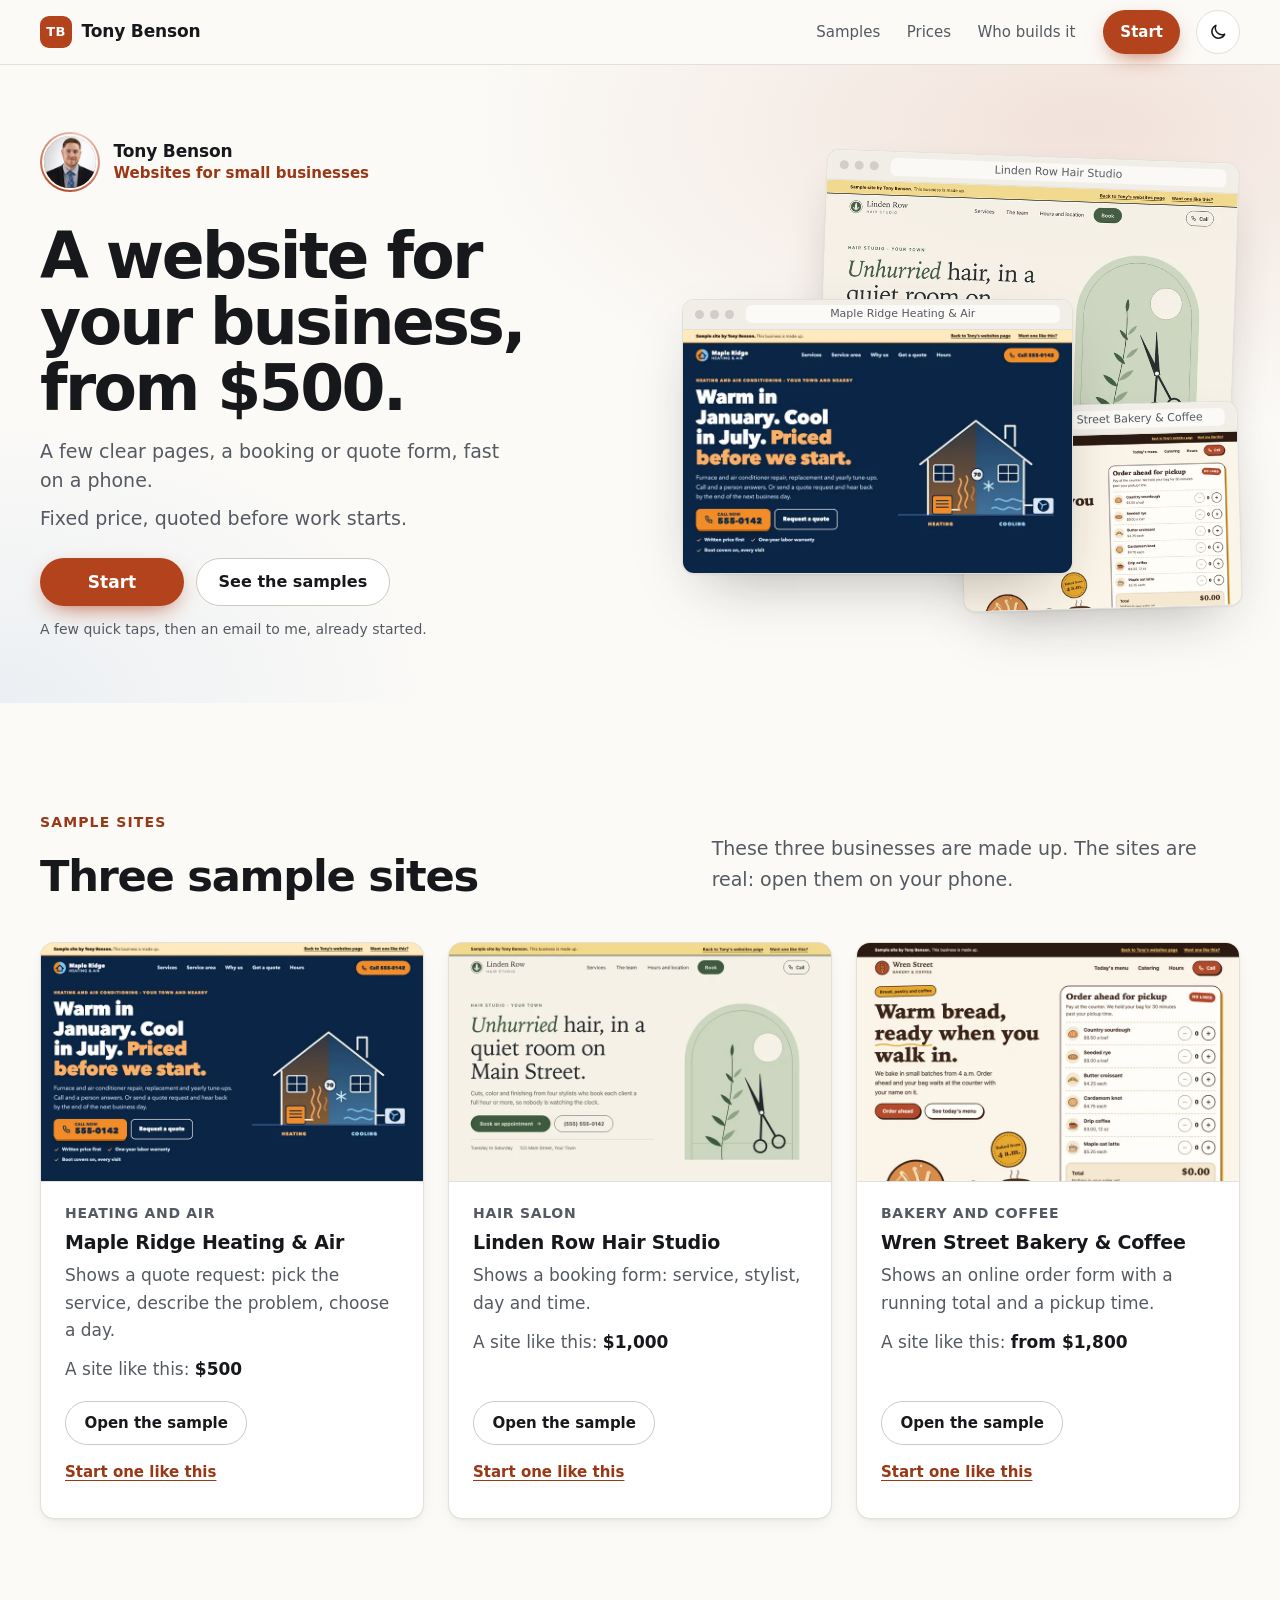
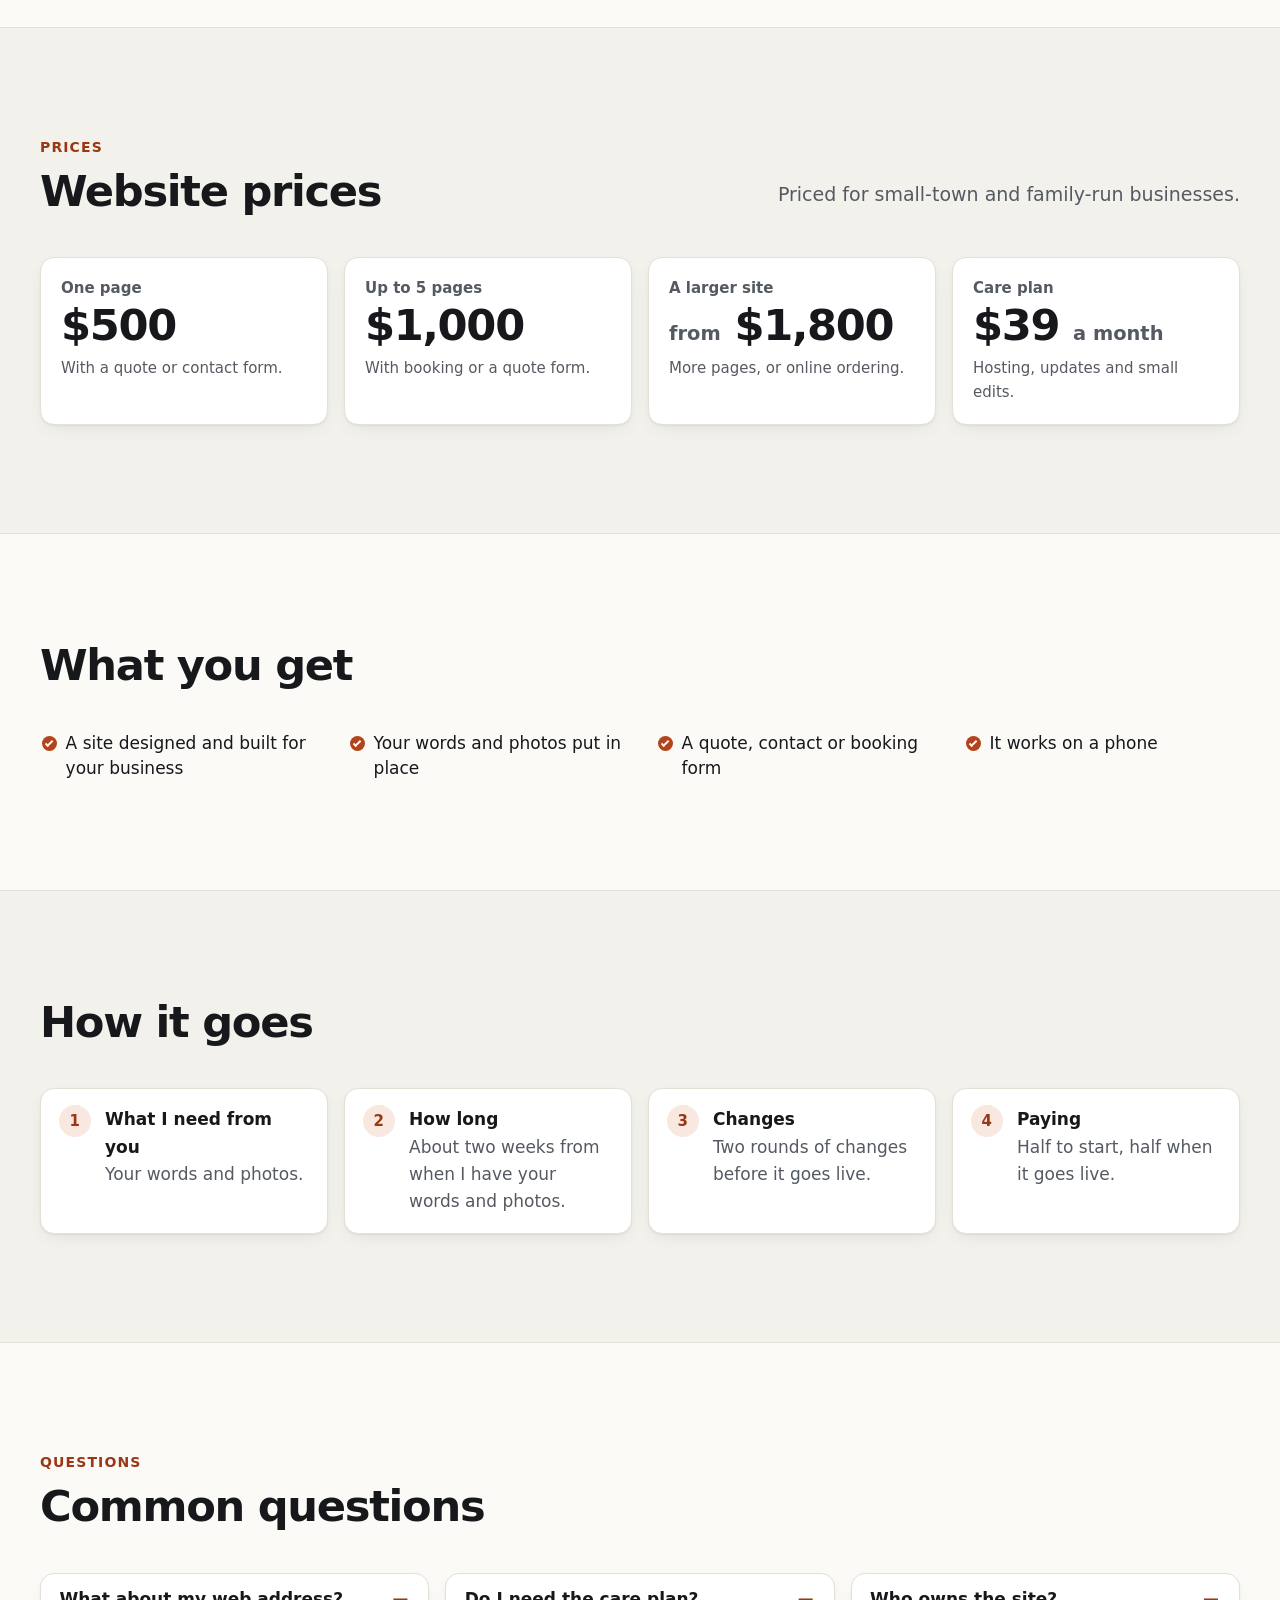
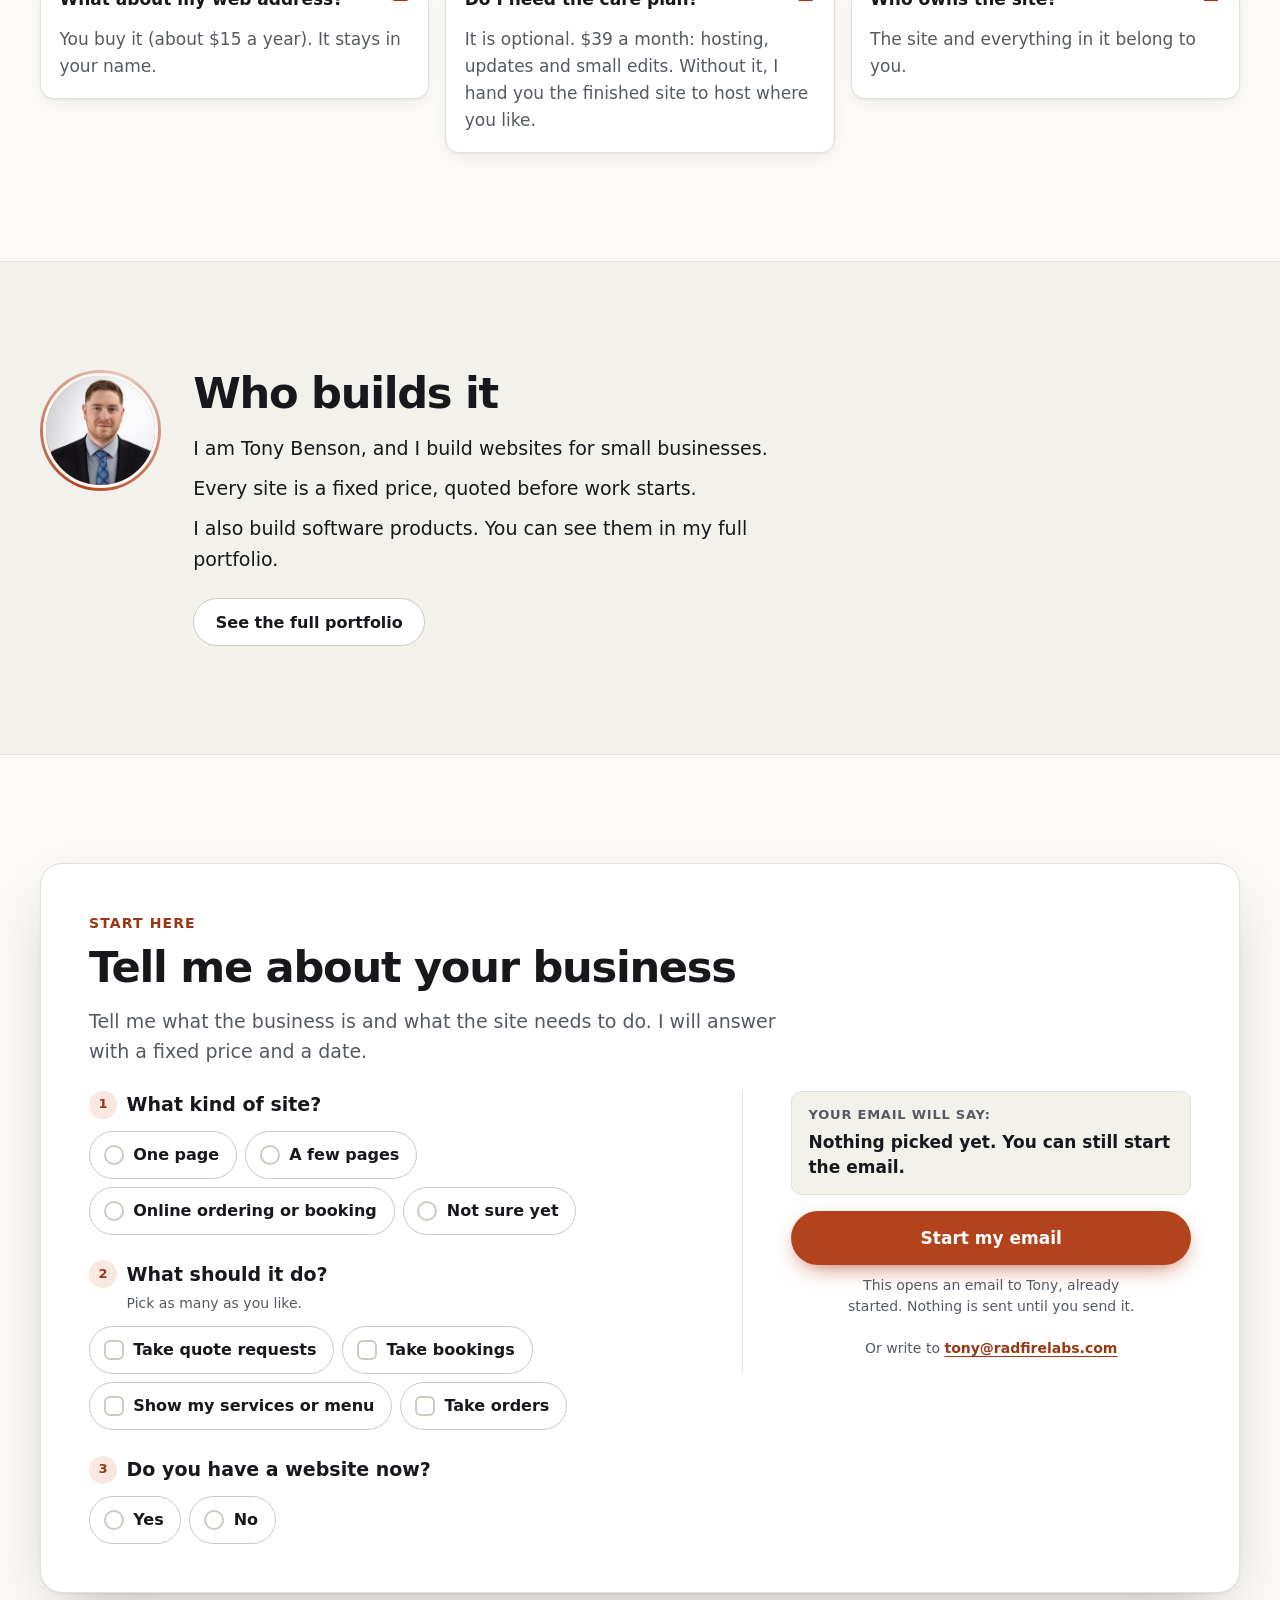
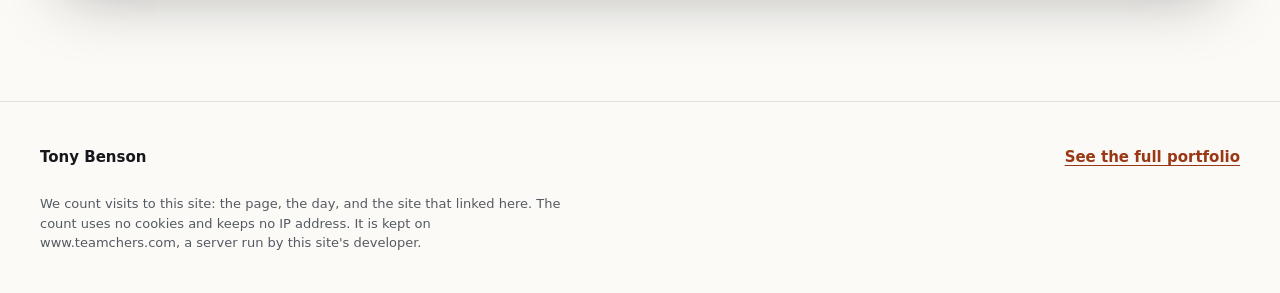
==== commit 36d78215: "Count visits to the main page and the websites page One small script of my own sends a note per page" ====
--- a/websites/index.html
+++ b/websites/index.html
@@ -5,13 +5,13 @@
   <meta name="viewport" content="width=device-width, initial-scale=1">
   <title>Websites for small businesses, from $500 · Tony Benson</title>
   <meta name="description" content="Websites for small businesses from $500. A few clear pages, a booking or quote form, fast on a phone. Fixed price, quoted before work starts.">
-  <link rel="canonical" href="https://radfire309.github.io/websites/">
+  <link rel="canonical" href="https://radfirelabs.com/websites/">
   <meta property="og:type" content="website">
   <meta property="og:site_name" content="Tony Benson">
   <meta property="og:title" content="Websites for small businesses, from $500">
   <meta property="og:description" content="A few clear pages, a booking or quote form, fast on a phone. Fixed price, quoted before work starts.">
-  <meta property="og:url" content="https://radfire309.github.io/websites/">
-  <meta property="og:image" content="https://radfire309.github.io/assets/img/card-websites.jpg">
+  <meta property="og:url" content="https://radfirelabs.com/websites/">
+  <meta property="og:image" content="https://radfirelabs.com/assets/img/card-websites.jpg">
   <meta property="og:image:width" content="1200">
   <meta property="og:image:height" content="630">
   <meta property="og:image:alt" content="Tony Benson, websites for small businesses from $500, and three sample sites.">
@@ -133,10 +133,12 @@
     <div class="container footer-inner">
       <p>Tony Benson</p><p><a href="../index.html">See the full portfolio</a></p>
     </div>
+    <div class="container"><p class="footer-visits">We count visits to this site: the page, the day, and the site that linked here. The count uses no cookies and keeps no IP address. It is kept on www.teamchers.com, a server run by this site&#x27;s developer.</p></div>
   </footer>
 
   <div class="ws-bar" data-ws-bar><a class="ws-bar-link" href="#start"><span class="ws-bar-text">Tell me about your business</span><span class="ws-bar-go">Start</span></a></div>
 
   <script src="../assets/js/site.js"></script>
+  <script src="../assets/js/visits.js" data-site="radfirelabs" defer></script>
 </body>
 </html>
--- a/assets/css/site.css
+++ b/assets/css/site.css
@@ -28,6 +28,8 @@
   --frame-bar: #f1eee8;
   --frame-dot: #d3cec4;
   --phone-body: #1b1c20;
+  --phone-edge: #4a4d57;
+  --phone-rim: rgba(255, 255, 255, 0.16);
   --stage-bg: linear-gradient(145deg, #f6ece6 0%, #f1efea 55%, #ebeef3 100%);
   --ph-side: #f3f1ec;
   --ph-soft: #e6e2da;
@@ -87,7 +89,9 @@
     --play-fg: #f0905e;
     --frame-bar: #252931;
     --frame-dot: #3d424c;
-    --phone-body: #050607;
+    --phone-body: #0d0e12;
+    --phone-edge: #4b4f5a;
+    --phone-rim: rgba(255, 255, 255, 0.26);
     --stage-bg: linear-gradient(145deg, #2a1d17 0%, #1a1d23 55%, #171c26 100%);
     --ph-side: #20242b;
     --ph-soft: #2d323b;
@@ -131,7 +135,9 @@
   --play-fg: #f0905e;
   --frame-bar: #252931;
   --frame-dot: #3d424c;
-  --phone-body: #050607;
+  --phone-body: #0d0e12;
+  --phone-edge: #4b4f5a;
+  --phone-rim: rgba(255, 255, 255, 0.26);
   --stage-bg: linear-gradient(145deg, #2a1d17 0%, #1a1d23 55%, #171c26 100%);
   --ph-side: #20242b;
   --ph-soft: #2d323b;
@@ -300,6 +306,41 @@
 @media (max-width: 859.98px) { .site-nav + .theme-toggle { margin-left: auto; } }
 .no-js .theme-toggle { display: none; }
 
+/* The main page on phones and tablets: a second header row with the four main jumps (Websites, Work,
+   Functions, Contact). Plain links, so they work with no script; the header is sticky, so they are always
+   one tap away. From 860 px the full row of section links takes over. */
+.jump-nav { display: none; }
+@media (max-width: 859.98px) {
+  .page-home .header-inner { min-height: 56px; }
+  .page-home .jump-nav { display: block; border-top: 1px solid var(--border); }
+  .page-home [id] { scroll-margin-top: 116px; }
+}
+.jump-list {
+  display: flex;
+  justify-content: space-between;
+  gap: 0.25rem;
+  list-style: none;
+}
+@media (min-width: 600px) { .jump-list { justify-content: flex-start; gap: 0.5rem; } }
+.jump-list a {
+  display: flex;
+  align-items: center;
+  justify-content: center;
+  min-width: 44px;
+  min-height: 44px;
+  padding-inline: 0.6rem;
+  color: var(--text-muted);
+  font-size: 0.9375rem;
+  font-weight: 600;
+  text-decoration: none;
+  border-radius: 8px;
+}
+.jump-list li:first-child a { margin-left: -0.6rem; }
+.jump-list li:last-child a { margin-right: -0.6rem; }
+@media (min-width: 600px) { .jump-list li:last-child a { margin-right: 0; } }
+.jump-list a:hover { color: var(--text); background: var(--bg-alt); }
+.jump-list a:focus-visible { outline-offset: -3px; }
+
 .icon-sun { display: none; }
 @media (prefers-color-scheme: dark) {
   :root:not([data-theme="light"]) .icon-sun { display: block; }
@@ -338,7 +379,7 @@
 /* ---------- Hero ---------- */
 .hero {
   position: relative;
-  padding-block: clamp(2.5rem, 1.5rem + 5vw, 6rem) clamp(2.5rem, 1.5rem + 3vw, 4.5rem);
+  padding-block: clamp(1.75rem, 0.75rem + 3vw, 3.5rem) clamp(2.5rem, 1.5rem + 3vw, 4.5rem);
   overflow: hidden;
   isolation: isolate;
 }
@@ -351,7 +392,7 @@
     radial-gradient(40rem 26rem at 0% 100%, var(--glow-2), transparent 70%);
 }
 .hero-inner { display: grid; gap: 3rem; align-items: center; }
-/* side by side only where the three buttons still fit on one line beside the collage */
+/* side by side only where the two doors still fit beside the collage */
 @media (min-width: 1240px) {
   .hero-inner { grid-template-columns: minmax(0, 1fr) minmax(0, 1fr); gap: 3.5rem; }
 }
@@ -388,17 +429,30 @@
   letter-spacing: -0.025em;
   font-weight: 800;
 }
-.hero-roles { margin-top: 0.4rem; display: flex; flex-wrap: wrap; gap: 0.15rem 0.9rem; }
+.hero-roles { margin-top: 0.4rem; display: flex; flex-direction: column; gap: 0.3rem; }
 .hero-roles li {
   color: var(--text-muted);
   font-size: 0.9375rem;
   font-weight: 550;
   line-height: 1.4;
 }
-.hero-roles li:first-child { color: var(--accent-ink); font-weight: 650; }
+.hero-roles li:first-child .role-text { color: var(--accent-ink); font-weight: 650; }
+/* the quiet note beside a role ("education software"): a small outlined tag */
+.role-note {
+  display: inline-block;
+  padding: 0 0.5rem;
+  border: 1px solid var(--border-strong);
+  border-radius: 999px;
+  color: var(--text-muted);
+  font-size: 0.8125rem;
+  font-weight: 550;
+  line-height: 1.45;
+  white-space: nowrap;
+  vertical-align: 0.05em;
+}
 
 .hero-headline {
-  margin-top: clamp(1.5rem, 1rem + 2vw, 2.5rem);
+  margin-top: clamp(1.1rem, 0.75rem + 1.5vw, 2rem);
   font-size: var(--step-5);
   line-height: 1.02;
   letter-spacing: -0.04em;
@@ -407,21 +461,80 @@
   text-wrap: balance;
 }
 .hero-sub {
-  margin-top: 1.25rem;
-  max-width: 44ch;
-  font-size: var(--step-2);
+  margin-top: 1rem;
+  max-width: 46ch;
+  font-size: var(--step-1);
   line-height: 1.5;
   color: var(--text-muted);
   text-wrap: pretty;
 }
-.hero-actions {
-  margin-top: 2rem;
+/* the doors under the paragraph (person.offers): two big ones with a price line, one quiet link */
+.hero-offers { margin-top: 2rem; max-width: 40rem; }
+.offer-doors { display: grid; gap: 0.75rem; }
+@media (min-width: 560px) { .offer-doors { grid-template-columns: repeat(2, minmax(0, 1fr)); } }
+.offer {
   display: flex;
-  flex-wrap: wrap;
+  align-items: center;
+  justify-content: space-between;
   gap: 0.75rem;
-}
-@media (max-width: 479.98px) {
-  .hero-actions .button { flex: 1 1 100%; }
+  min-height: 68px;
+  padding: 0.75rem 0.85rem 0.75rem 1.25rem;
+  border: 1px solid var(--border-strong);
+  border-radius: 18px;
+  background: var(--surface);
+  color: var(--text);
+  text-decoration: none;
+  box-shadow: var(--shadow);
+  transition: border-color 140ms ease, background-color 140ms ease, transform 140ms ease;
+}
+.offer:first-child {
+  background: var(--accent);
+  border-color: var(--accent);
+  color: var(--accent-text);
+  box-shadow: 0 10px 26px -12px var(--accent);
+}
+.offer:hover { border-color: var(--text-muted); }
+.offer:first-child:hover { background: var(--accent-hover); border-color: var(--accent-hover); }
+.offer:focus-visible { border-radius: 18px; outline-offset: 3px; }
+.offer-text { min-width: 0; display: flex; flex-direction: column; gap: 0.1rem; }
+.offer-label { font-size: 1.0625rem; font-weight: 750; line-height: 1.25; letter-spacing: -0.01em; }
+.offer-price { font-size: 0.9375rem; font-weight: 600; line-height: 1.3; color: var(--text-muted); }
+.offer:first-child .offer-price { color: inherit; }
+.offer-arrow {
+  flex: none;
+  display: grid;
+  place-items: center;
+  width: 38px;
+  height: 38px;
+  border-radius: 999px;
+  background: var(--bg-alt);
+  color: var(--text);
+}
+.offer:first-child .offer-arrow { background: rgba(255, 255, 255, 0.18); color: inherit; }
+.offer-more { margin-top: 0.5rem; }
+.offer-quiet-arrow { margin-left: 0.35rem; }
+/* side by side with the collage, each door is narrower: a smaller arrow keeps the label on one line */
+@media (min-width: 1240px) {
+  .hero-offers { margin-top: 1.75rem; }
+  .offer { padding: 0.7rem 0.8rem 0.7rem 1.1rem; gap: 0.5rem; }
+  .offer-label { font-size: 1rem; }
+  .offer-arrow { width: 32px; height: 32px; }
+}
+.offer-quiet {
+  display: inline-flex;
+  align-items: center;
+  min-height: 44px;
+  padding-inline: 0.25rem;
+  color: var(--text);
+  font-weight: 650;
+  text-decoration: underline;
+  text-decoration-color: var(--border-strong);
+  text-underline-offset: 0.25em;
+}
+.offer-quiet:hover { text-decoration-color: currentColor; }
+.offer-quiet-price { margin-left: 0.35rem; color: var(--text-muted); font-weight: 550; }
+@media (prefers-reduced-motion: no-preference) {
+  .offer:hover { transform: translateY(-1px); }
 }
 
 .hero-stats {
@@ -454,6 +567,16 @@
   .hero-stats > div:nth-child(even) { padding-left: 1.25rem; border-left: 1px solid var(--border); }
   .hero-stats > div:nth-child(n + 3) { padding-top: 1.5rem; }
 }
+/* On a phone the top is tighter, so the first door shows without scrolling at 390 by 844. */
+@media (max-width: 599.98px) {
+  .hero { padding-top: 1.25rem; }
+  .hero-id { gap: 0.9rem; }
+  .hero .portrait-ring { width: 64px; }
+  .hero-headline { margin-top: 1.1rem; }
+  .hero-sub { margin-top: 0.75rem; font-size: 1.0625rem; line-height: 1.5; }
+  .hero-offers { margin-top: 1.25rem; }
+  .offer { min-height: 64px; }
+}
 
 /* collage */
 .hero-art { min-width: 0; }
@@ -466,7 +589,7 @@
 .collage .browser { position: absolute; }
 .collage .layer-back { top: 0; right: 0; width: 70%; opacity: 0.96; transform: rotate(1.5deg); transform-origin: top right; }
 .collage .layer-front { left: 0; bottom: 6%; width: 86%; }
-.collage .layer-phone { position: absolute; right: 2%; bottom: 0; width: 23%; }
+.collage .layer-phone { position: absolute; right: 0; bottom: 0; width: 24%; }
 .collage-empty { aspect-ratio: 16 / 10.6; }
 .collage-empty .layer-front { inset: 0; width: 100%; bottom: auto; }
 .collage:not(:has(.layer-back)) .layer-front { top: 4%; bottom: auto; width: 90%; }
@@ -517,28 +640,47 @@
   .browser { border-radius: 9px; }
 }
 
+/* A phone: a thin, even body around the screen. Every measure is a share of the phone itself (its
+   own width and height), never of the box it sits in, so it keeps its shape at any size. The body is
+   3% of the phone's width on all four sides, around a screen with the shape of the pictures
+   (1170 x 2532). */
 .phone {
   position: relative;
-  aspect-ratio: 1170 / 2532;
-  padding: 3.2%;
-  border-radius: 14% / 6.5%;
-  background: var(--phone-body);
-  box-shadow: var(--shadow-frame), inset 0 0 0 1px rgba(255, 255, 255, 0.08);
-}
-.phone img,
-.phone .shot-link { display: block; width: 100%; height: 100%; }
-.phone img { object-fit: cover; object-position: top center; border-radius: 11% / 5.2%; }
-.phone .shot-link { border-radius: 11% / 5.2%; }
-.phone-notch {
+  isolation: isolate;
+  aspect-ratio: 1000 / 2094;
+  border-radius: 15.5% / 7.4%;
+  background: linear-gradient(150deg, var(--phone-edge) 0%, var(--phone-body) 42%);
+  box-shadow: var(--shadow-frame), inset 0 0 0 1px var(--phone-rim);
+}
+.phone > img,
+.phone > .shot-link {
   position: absolute;
-  top: 3.8%;
-  left: 50%;
-  z-index: 1;
-  width: 30%;
-  height: 2.6%;
-  transform: translateX(-50%);
-  border-radius: 99px;
-  background: var(--phone-body);
+  top: 1.433%;
+  left: 3%;
+  display: block;
+  width: 94%;
+  height: 97.134%;
+  overflow: hidden;
+  border-radius: 13.3% / 6.15%;
+}
+.phone > img,
+.phone .shot-link img { object-fit: cover; object-position: top center; }
+.phone .shot-link img { display: block; width: 100%; height: 100%; }
+/* the side buttons: one on the right, a pair on the left */
+.phone::before,
+.phone::after {
+  content: "";
+  position: absolute;
+  z-index: -1;
+  width: 2.4%;
+  border-radius: 1.5px;
+}
+.phone::before { right: -1%; top: 25%; height: 9.5%; background: var(--phone-body); }
+.phone::after {
+  left: -1%;
+  top: 18.5%;
+  height: 13.5%;
+  background: linear-gradient(to bottom, var(--phone-body) 0 43%, transparent 43% 57%, var(--phone-body) 57% 100%);
 }
 
 /* placeholder drawing */
@@ -859,9 +1001,9 @@
 .panel-remove {
   display: grid;
   place-items: center;
-  width: 32px;
-  height: 32px;
-  margin-top: -0.2rem;
+  width: 44px;
+  height: 44px;
+  margin: -0.7rem -0.5rem -0.7rem 0;
   padding: 0;
   border: 1px solid transparent;
   border-radius: 999px;
@@ -886,7 +1028,7 @@
 .panel-hint { margin-top: 0.6rem; color: var(--panel-muted); font-size: 0.8125rem; text-align: center; }
 .panel-tools { margin-top: 0.6rem; display: flex; justify-content: center; gap: 1.5rem; }
 .link-button {
-  min-height: 40px;
+  min-height: 44px;
   padding: 0.3rem 0.4rem;
   border: 0;
   background: none;
@@ -930,6 +1072,63 @@
   .picker .pick, .pick-icon, .pick-check { transition: none; }
 }
 
+/* ---------- the picker: the goals above the parts ---------- */
+.picker-sub {
+  margin: 0 0 0.85rem;
+  font-size: var(--step-1);
+  font-weight: 760;
+  letter-spacing: -0.015em;
+  line-height: 1.25;
+}
+.picker-sub-parts { margin-top: 2rem; margin-bottom: 0.35rem; }
+.picker-main .picker-howto { margin: 0 0 0.85rem; }
+.goal-grid { display: grid; gap: 0.75rem; grid-template-columns: minmax(0, 1fr); }
+@media (min-width: 560px) { .goal-grid { grid-template-columns: repeat(2, minmax(0, 1fr)); } }
+.goal-item { min-width: 0; display: flex; }
+.goal {
+  position: relative;
+  display: flex;
+  flex-direction: column;
+  gap: 0.3rem;
+  justify-content: flex-start;
+  width: 100%;
+  min-height: 44px;
+  margin: 0;
+  padding: 1rem 3rem 1.05rem 1.1rem;
+  border: 1px solid var(--border);
+  border-radius: var(--radius);
+  background: var(--surface);
+  color: var(--text);
+  font: inherit;
+  text-align: left;
+  box-shadow: var(--shadow);
+  -webkit-tap-highlight-color: transparent;
+}
+.goal-name { display: block; font-size: 1.0625rem; font-weight: 720; line-height: 1.3; letter-spacing: -0.01em; }
+.goal-uses { display: block; color: var(--text-muted); font-size: 0.875rem; line-height: 1.45; }
+.picker.is-ready .goal { cursor: pointer; transition: border-color 160ms ease, background-color 160ms ease, box-shadow 160ms ease, transform 160ms ease; }
+.picker.is-ready .goal:hover { border-color: var(--border-strong); box-shadow: var(--shadow-hover); }
+.picker.is-ready .goal:focus-visible { outline-offset: 2px; border-radius: var(--radius); }
+.goal[aria-pressed="true"] {
+  border-color: var(--accent);
+  background: linear-gradient(155deg, color-mix(in srgb, var(--accent) 12%, var(--surface)) 0%, var(--surface) 65%);
+  box-shadow: 0 0 0 1px var(--accent), 0 12px 28px -14px color-mix(in srgb, var(--accent) 70%, transparent);
+}
+.goal[aria-pressed="true"] .pick-check { background: var(--accent); border-color: var(--accent); color: var(--accent-text); }
+.goal .pick-check { top: 50%; margin-top: -12px; }
+@media (prefers-reduced-motion: no-preference) {
+  .picker.is-ready .goal:hover { transform: translateY(-2px); }
+}
+@media (prefers-reduced-motion: reduce) { .picker .goal { transition: none; } }
+/* without JavaScript the goals are plain cards */
+.picker:not(.is-ready) .goal { padding-right: 1.1rem; }
+
+.panel-goals { padding-top: 1rem; }
+.panel-goals-title { color: var(--panel-muted); font-size: 0.8125rem; font-weight: 700; letter-spacing: 0.04em; text-transform: uppercase; }
+.panel-goals ul { margin: 0.4rem 0 0; padding: 0; list-style: none; display: grid; gap: 0.25rem; }
+.panel-goals li { font-size: 0.9375rem; font-weight: 650; line-height: 1.4; }
+.panel-note { margin-top: 0.4rem; }
+
 /* ---------- Showcases ---------- */
 .showcases { display: grid; gap: clamp(4.5rem, 3rem + 6vw, 8.5rem); }
 .showcase {
@@ -1102,7 +1301,7 @@
   place-items: center;
   aspect-ratio: 16 / 10.6;
 }
-.slide-phone .phone { height: 100%; aspect-ratio: 1170 / 2532; width: auto; }
+.slide-phone .phone { height: 100%; width: auto; }
 @media (max-width: 599.98px) {
   .slide-phone .phone-stage { aspect-ratio: 4 / 5; }
 }
@@ -1130,6 +1329,39 @@
 .browser-view .film-media img { object-fit: cover; }
 .browser-view .film-media .play { left: 50%; top: 50%; bottom: auto; width: 64px; height: 64px; transform: translate(-50%, -50%); }
 .browser-view a.film-media:hover .play { transform: translate(-50%, -50%) scale(1.06); }
+
+/* ---------- Showcase problem line, status chip (rework) ---------- */
+.showcase-tags { display: flex; flex-wrap: wrap; align-items: center; gap: 0.6rem 0.75rem; min-width: 0; }
+.status-chip {
+  display: inline-flex;
+  align-items: center;
+  gap: 0.5rem;
+  padding: 0.4rem 0.8rem;
+  border-radius: 999px;
+  border: 1px solid var(--border-strong);
+  background: var(--surface);
+  color: var(--text);
+  font-size: 0.8125rem;
+  font-weight: 650;
+  line-height: 1.25;
+}
+.status-chip::before { content: ""; flex: none; width: 8px; height: 8px; border-radius: 99px; background: var(--accent); }
+.showcase-problem {
+  margin-top: 0.85rem;
+  max-width: 56ch;
+  color: var(--text-muted);
+  line-height: 1.45;
+  text-wrap: pretty;
+}
+.problem-label {
+  display: block;
+  margin-bottom: 0.15rem;
+  color: var(--accent-ink);
+  font-size: 0.75rem;
+  font-weight: 700;
+  letter-spacing: 0.08em;
+  text-transform: uppercase;
+}
 
 /* strip */
 .strip {
@@ -1407,6 +1639,13 @@
   .browser-view a.film-media:hover .play { transform: translate(-50%, -50%); }
 }
 
+/* A film that is playing on a narrow screen takes the whole row of the grid, so its captions can be read;
+   the row goes back to two across when another film starts or it ends. */
+@media (max-width: 767.98px) {
+  .film.is-wide { grid-column: 1 / -1; }
+  .film-grid:has(.film.is-wide) { grid-auto-flow: dense; }
+}
+
 .film-meta {
   display: flex;
   align-items: baseline;
@@ -1445,14 +1684,45 @@
 @media (min-width: 1000px) {
   .how-layout {
     grid-template-columns: minmax(0, 4fr) minmax(0, 7fr);
-    grid-template-areas: "head steps" "numbers steps";
-    grid-template-rows: auto 1fr;
+    grid-template-areas: "head steps" "job steps" "numbers steps";
+    grid-template-rows: auto auto 1fr;
     column-gap: clamp(3rem, 2rem + 4vw, 6rem);
   }
   .how-head { grid-area: head; }
+  .how-layout .job-steps { grid-area: job; align-self: start; }
   .how-layout .steps { grid-area: steps; }
   .how-numbers { grid-area: numbers; align-self: start; }
-}
+  .how-layout:not(:has(.job-steps)) { grid-template-areas: "head steps" "numbers steps"; grid-template-rows: auto 1fr; }
+}
+/* "How a job goes" (person.job_steps): short numbered lines, quieter than the cards beside them */
+.job-steps {
+  padding: 1.1rem 1.25rem 1.2rem;
+  border: 1px solid color-mix(in srgb, var(--accent) 30%, var(--border));
+  border-radius: var(--radius);
+  background: var(--accent-tint);
+}
+.job-steps-title { font-size: var(--step-1); font-weight: 750; letter-spacing: -0.01em; line-height: 1.3; }
+.job-step-list { margin-top: 0.75rem; padding: 0; list-style: none; counter-reset: job; display: grid; gap: 0.6rem; }
+.job-step-list li { position: relative; padding-left: 2.4rem; counter-increment: job; line-height: 1.5; }
+.job-step-list li::before {
+  content: counter(job);
+  position: absolute;
+  left: 0;
+  top: 0;
+  display: grid;
+  place-items: center;
+  width: 1.65rem;
+  height: 1.65rem;
+  border-radius: 999px;
+  background: var(--accent);
+  color: var(--accent-text);
+  font-size: 0.8125rem;
+  font-weight: 800;
+  font-variant-numeric: tabular-nums;
+}
+.job-step-title { display: block; font-weight: 750; }
+.job-step-text { display: block; }
+.job-step-title + .job-step-text { color: var(--text-muted); }
 .how-head .section-title { font-size: var(--step-4); }
 .steps {
   list-style: none;
@@ -1596,6 +1866,7 @@
 }
 .footer-inner { display: flex; flex-wrap: wrap; align-items: baseline; gap: 0.35rem 1.5rem; }
 .footer-inner p:first-child { color: var(--text); font-weight: 650; }
+.footer-visits { margin-top: 0.9rem; max-width: 64ch; font-size: 0.8125rem; line-height: 1.5; }
 @media (min-width: 768px) {
   .footer-inner p:last-child { margin-left: auto; }
 }
@@ -1624,9 +1895,17 @@
 }
 @media (min-width: 768px) { .lb-inner { padding: 64px 88px 24px; } }
 .lb-figure { display: contents; }
+/* The picture sits in a pan area: fitted it is centred and the area never scrolls; zoomed it scrolls. */
+.lb-pan {
+  display: flex;
+  min-width: 0;
+  min-height: 0;
+  height: 100%;
+  overflow: hidden;
+}
 .lb-img {
-  align-self: center;
-  justify-self: center;
+  flex: none;
+  margin: auto;
   max-width: 100%;
   max-height: 100%;
   width: auto;
@@ -1634,7 +1913,13 @@
   border-radius: 10px;
   box-shadow: 0 30px 80px -20px rgba(0, 0, 0, 0.7);
   background: #222;
-}
+  -webkit-user-drag: none;
+  user-select: none;
+}
+.lightbox.is-zoomed .lb-pan { overflow: auto; overscroll-behavior: contain; cursor: grab; -webkit-overflow-scrolling: touch; }
+.lightbox.is-zoomed .lb-pan.is-dragging { cursor: grabbing; }
+.lightbox.is-zoomed .lb-img { max-width: none; max-height: none; height: auto; }
+.lb-pan:focus-visible { outline: 3px solid #8ab4ff; outline-offset: 2px; }
 .lb-cap {
   display: flex;
   gap: 1rem;
@@ -1661,6 +1946,9 @@
 .lb-btn:hover { background: rgba(45, 47, 54, 0.9); }
 .lb-btn:focus-visible { outline: 3px solid #8ab4ff; outline-offset: 2px; }
 .lb-close { top: 10px; right: 12px; }
+.lb-zoom { top: 10px; left: 12px; width: auto; padding: 0 18px 0 14px; gap: 0.5rem; grid-auto-flow: column; font: inherit; font-weight: 650; font-size: 0.9375rem; }
+.lb-zoom[aria-pressed="true"] { background: #f3f4f6; color: #14151a; border-color: #f3f4f6; }
+.lb-zoom[aria-pressed="true"]:hover { background: #fff; }
 .lb-prev, .lb-next { top: 50%; transform: translateY(-50%); }
 .lb-prev { left: 12px; }
 .lb-next { right: 12px; }
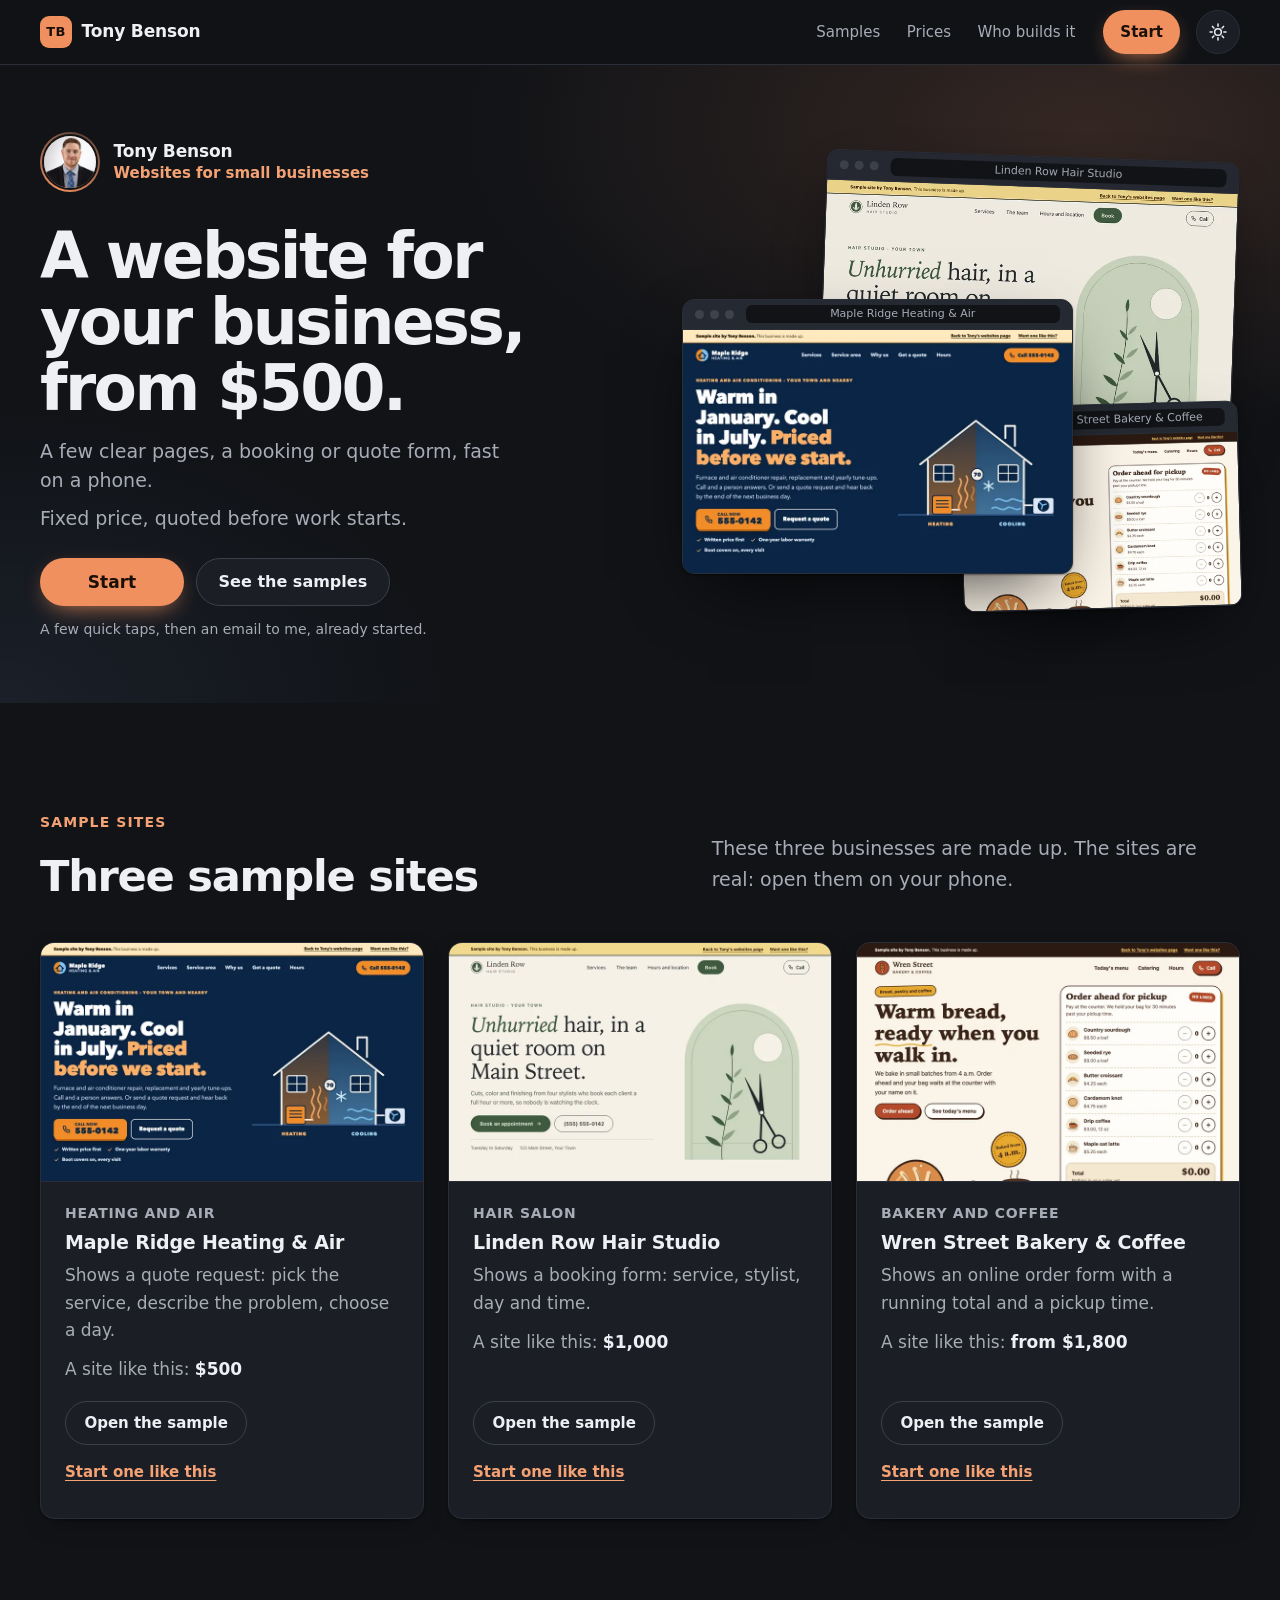
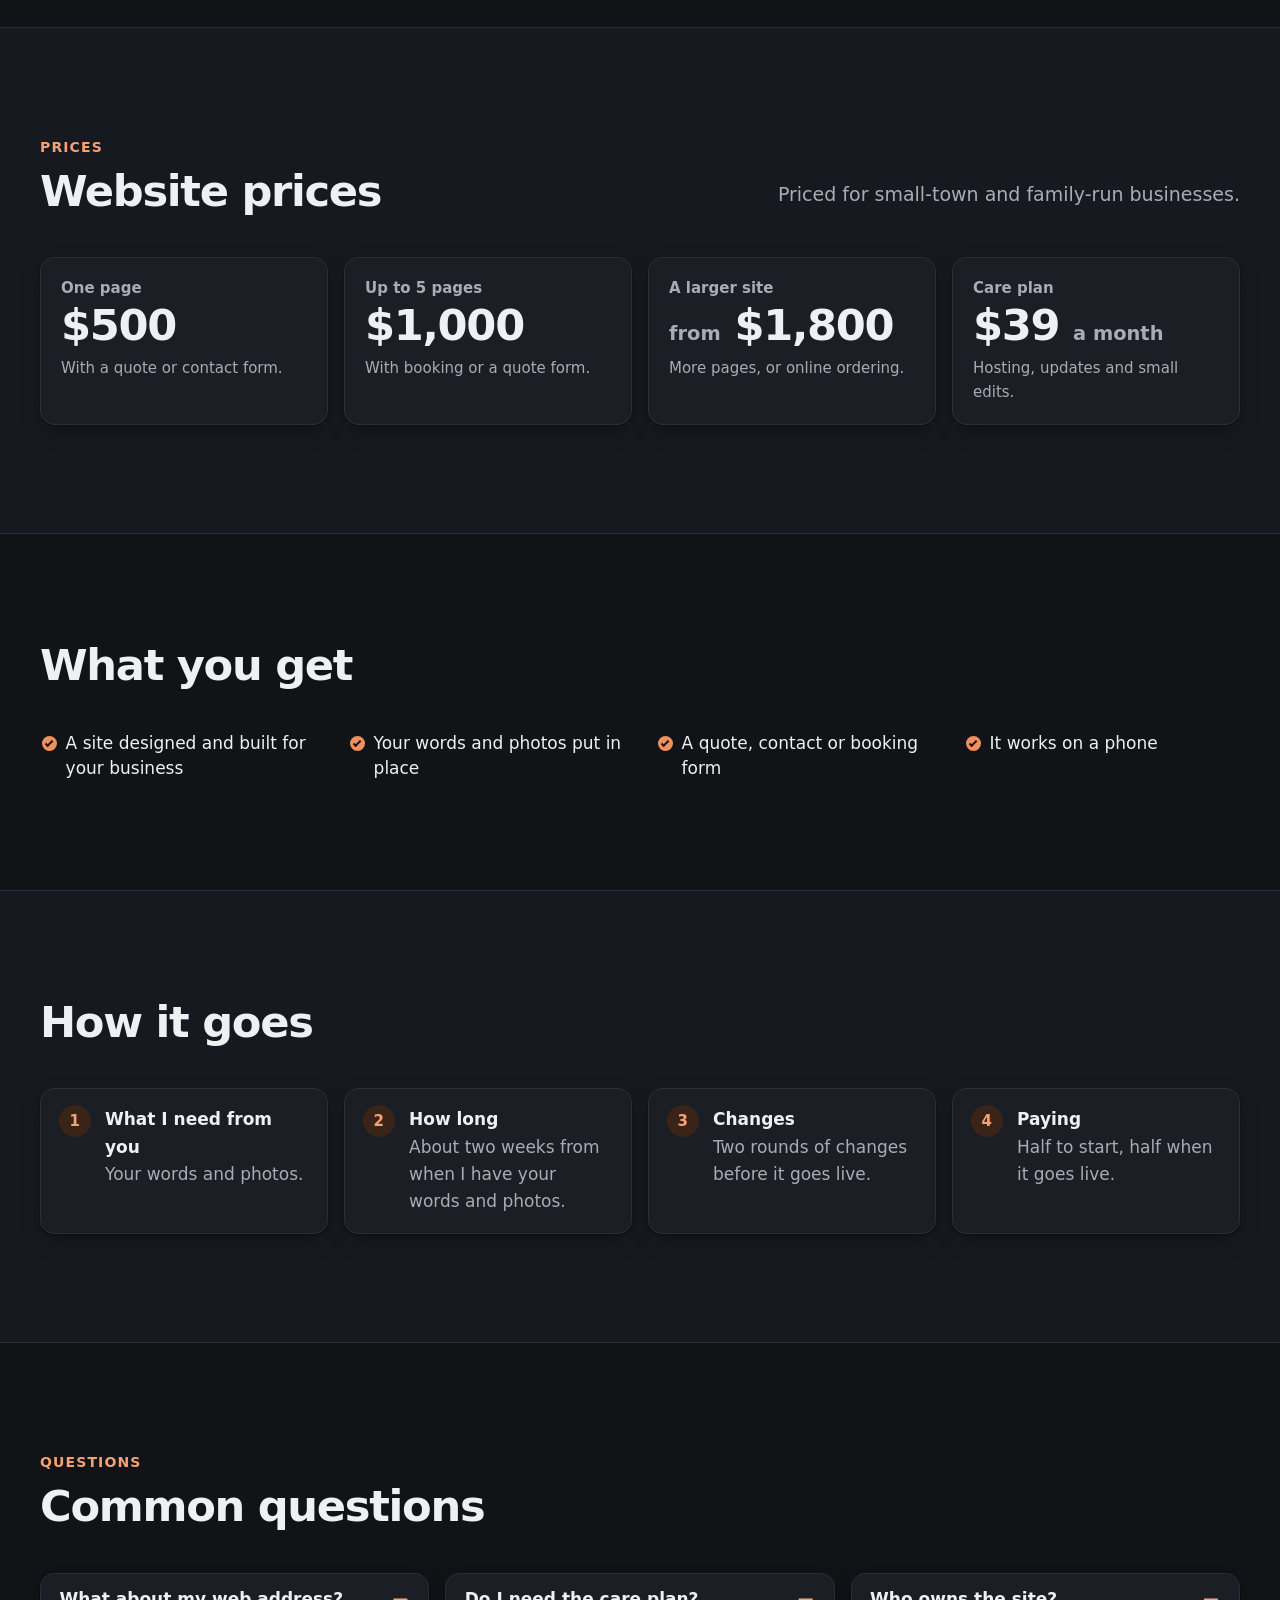
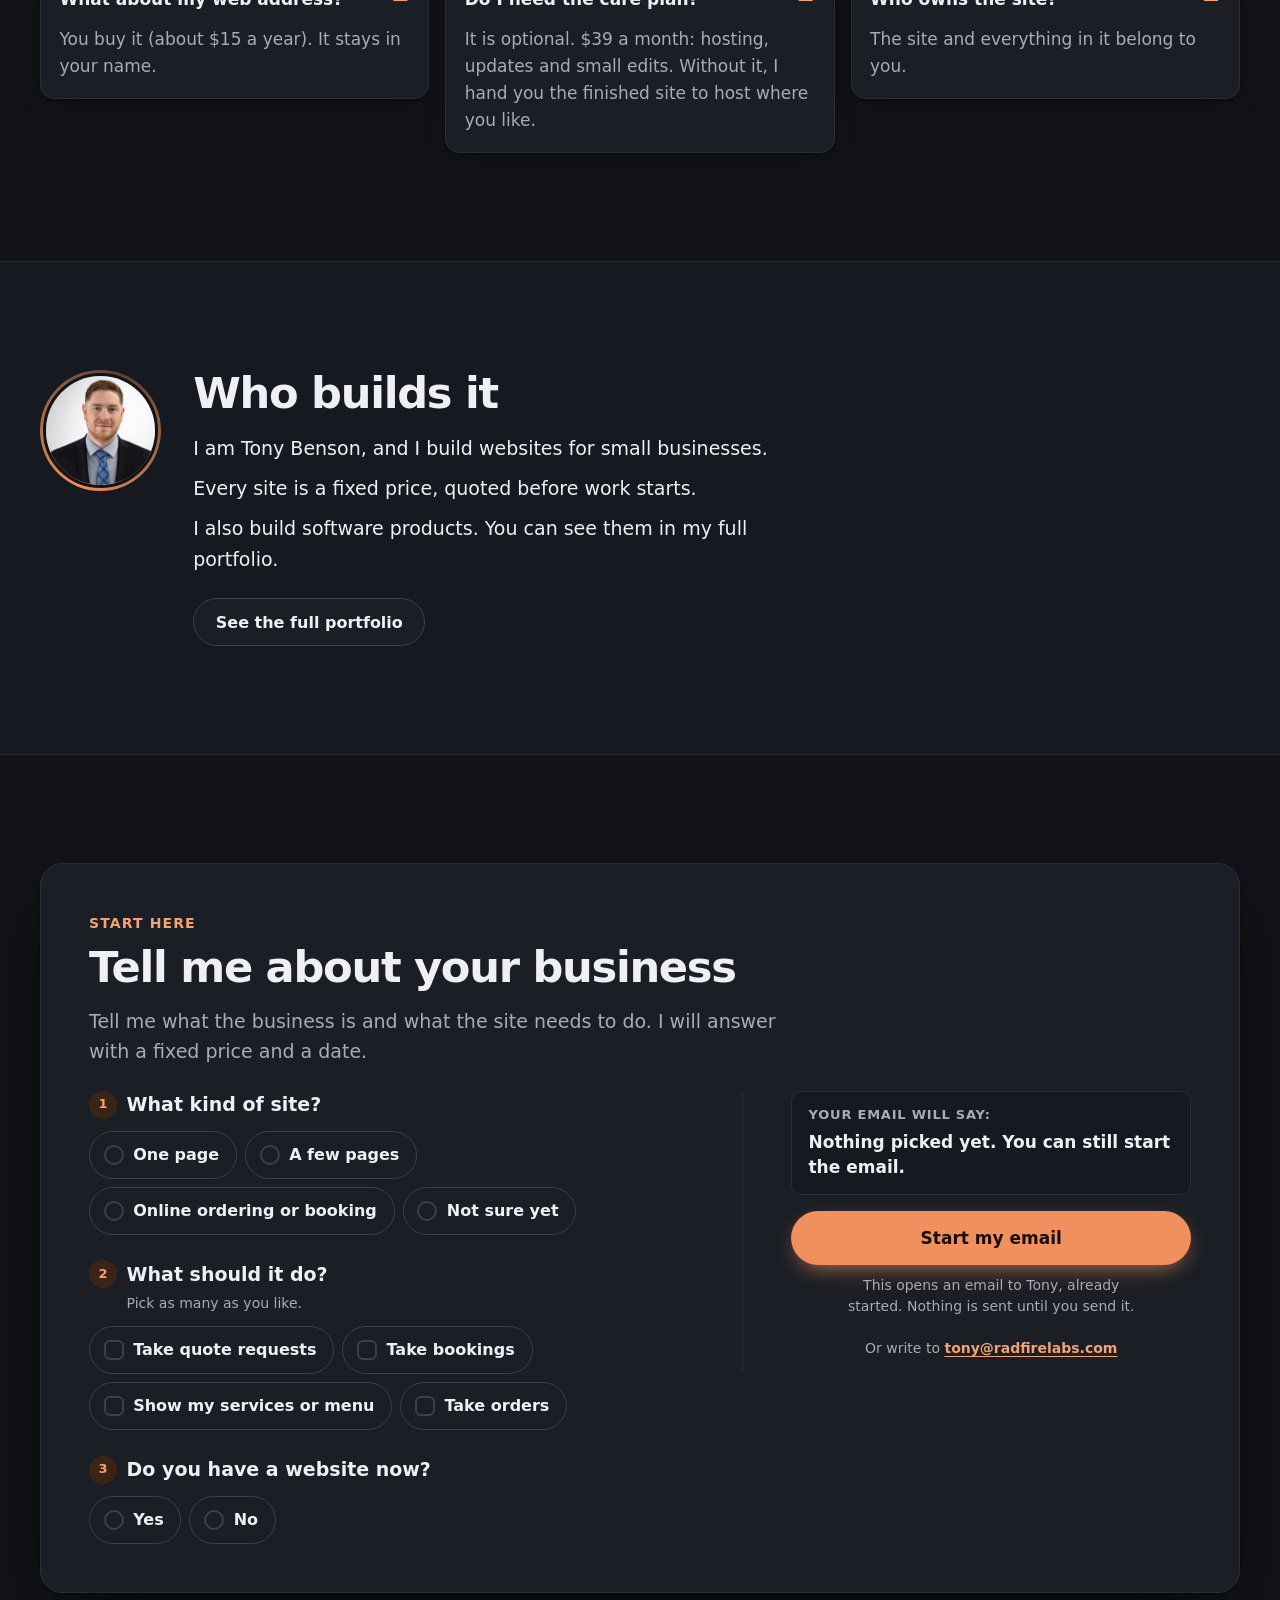
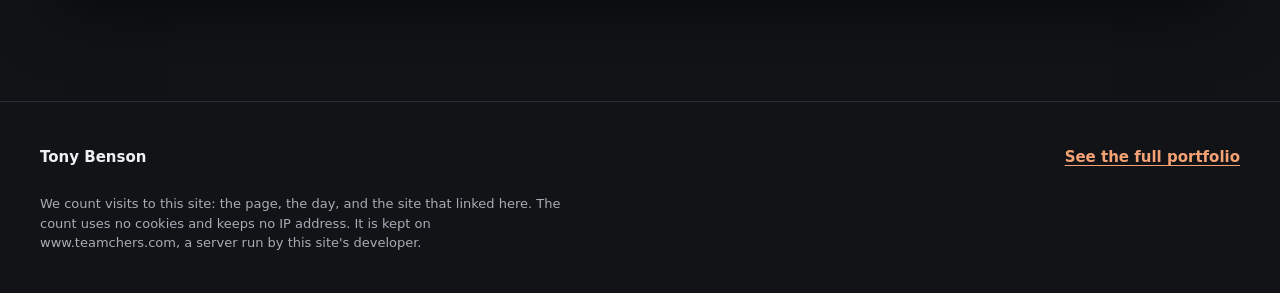
==== commit d1c54a8a: "Partners section, LinkedIn links, dark by default Co-Authored-By: Claude Fable 5.2 <noreply@anthropi" ====
--- a/websites/index.html
+++ b/websites/index.html
@@ -1,5 +1,5 @@
 <!doctype html>
-<html lang="en" class="no-js">
+<html lang="en" class="no-js" data-theme="dark">
 <head>
   <meta charset="utf-8">
   <meta name="viewport" content="width=device-width, initial-scale=1">
@@ -16,7 +16,7 @@
   <meta property="og:image:height" content="630">
   <meta property="og:image:alt" content="Tony Benson, websites for small businesses from $500, and three sample sites.">
   <meta name="twitter:card" content="summary_large_image">
-  <meta name="color-scheme" content="light dark">
+  <meta name="color-scheme" content="dark light">
   <link rel="icon" href="../assets/img/favicon.svg" type="image/svg+xml">
   <link rel="stylesheet" href="../assets/css/site.css">
   <script>
@@ -47,7 +47,7 @@
         </ul>
       </nav>
       <a class="button button-primary button-small ws-header-start" href="#start">Start</a>
-      <button class="theme-toggle" type="button" aria-label="Switch to dark theme" data-theme-toggle>
+      <button class="theme-toggle" type="button" aria-label="Switch to light theme" data-theme-toggle>
         <svg class="icon-moon" viewBox="0 0 24 24" width="20" height="20" aria-hidden="true" focusable="false">
           <path d="M20 14.5A8 8 0 0 1 9.5 4a8 8 0 1 0 10.5 10.5z" fill="none" stroke="currentColor" stroke-width="1.8" stroke-linejoin="round"/>
         </svg>
--- a/assets/css/site.css
+++ b/assets/css/site.css
@@ -2282,3 +2282,72 @@
 }
 .page-websites .footer-inner a { display: inline-block; padding-block: 0.7rem; font-weight: 650; }
 /* ---------- end of the websites page ---------- */
+
+/* ---------- LinkedIn pill and the Partners section (2026-11-20) ---------- */
+.in-pill {
+  display: inline-flex; align-items: center; gap: 0.45rem;
+  padding: 0.4rem 0.75rem 0.4rem 0.5rem;
+  border: 1px solid var(--border-strong); border-radius: 999px;
+  background: var(--surface); color: var(--text);
+  font-size: 0.875rem; font-weight: 650; line-height: 1; text-decoration: none;
+  box-shadow: var(--shadow);
+}
+.in-pill:hover { border-color: #0a66c2; }
+.in-mark {
+  display: inline-grid; place-items: center; width: 1.25rem; height: 1.25rem;
+  border-radius: 4px; background: #0a66c2; color: #fff;
+  font: 700 0.75rem/1 Arial, Helvetica, sans-serif;
+}
+.in-pill svg { opacity: 0.6; }
+.in-pill-hero { margin-top: 0.6rem; }
+.contact-linkedin { margin-top: 1rem; }
+
+.section-partners { position: relative; overflow: hidden; }
+.partners-glow {
+  position: absolute; inset: 0; pointer-events: none;
+  background:
+    radial-gradient(420px 300px at 28% 70%, var(--glow), transparent 70%),
+    radial-gradient(420px 300px at 74% 45%, var(--glow-2), transparent 70%);
+}
+.section-partners .container { position: relative; }
+.partner-cards {
+  display: grid; gap: 3.75rem 2.25rem; margin-top: 4rem;
+  grid-template-columns: minmax(0, 1fr); justify-content: center;
+}
+@media (min-width: 760px) {
+  .partner-cards { grid-template-columns: repeat(2, minmax(0, 22.5rem)); }
+}
+.partner-card {
+  position: relative;
+  padding: 0 1.6rem 1.6rem;
+  border: 1px solid var(--border); border-radius: 18px;
+  background: var(--surface);
+  box-shadow: var(--shadow-frame);
+}
+.partner-avatar {
+  display: grid; place-items: center; width: 76px; height: 76px; margin-top: -38px;
+  border: 4px solid var(--surface); border-radius: 50%;
+  background: linear-gradient(135deg, var(--accent), #e08a5b); color: #fff;
+  font-weight: 750; font-size: 1.5rem; letter-spacing: 0.01em;
+  box-shadow: var(--shadow);
+}
+.partner-card:nth-child(even) .partner-avatar { background: linear-gradient(135deg, #1f5fbf, #5b8fe0); }
+.partner-name { margin-top: 0.9rem; font-size: 1.3125rem; font-weight: 750; letter-spacing: -0.01em; }
+.partner-role { margin-top: 0.15rem; color: var(--text-muted); }
+.partner-line { margin-top: 0.75rem; }
+.partner-foot { display: flex; flex-wrap: wrap; align-items: center; gap: 0.6rem; margin-top: 1.1rem; }
+.partner-chip {
+  padding: 0.3rem 0.65rem; border-radius: 999px;
+  background: var(--accent-tint); color: var(--accent-ink);
+  font-size: 0.8125rem; font-weight: 650; line-height: 1;
+}
+@media (min-width: 760px) {
+  .partner-card:nth-child(odd) { transform: rotate(-1.6deg) translateY(6px); }
+  .partner-card:nth-child(even) { transform: rotate(1.4deg) translateY(-8px); }
+}
+@media (min-width: 760px) and (prefers-reduced-motion: no-preference) {
+  .partner-card { transition: transform 0.25s ease, box-shadow 0.25s ease; }
+  .partner-card:nth-child(odd):hover { transform: rotate(-0.6deg) translateY(-2px); }
+  .partner-card:nth-child(even):hover { transform: rotate(0.5deg) translateY(-16px); }
+}
+/* ---------- end of the Partners section ---------- */
